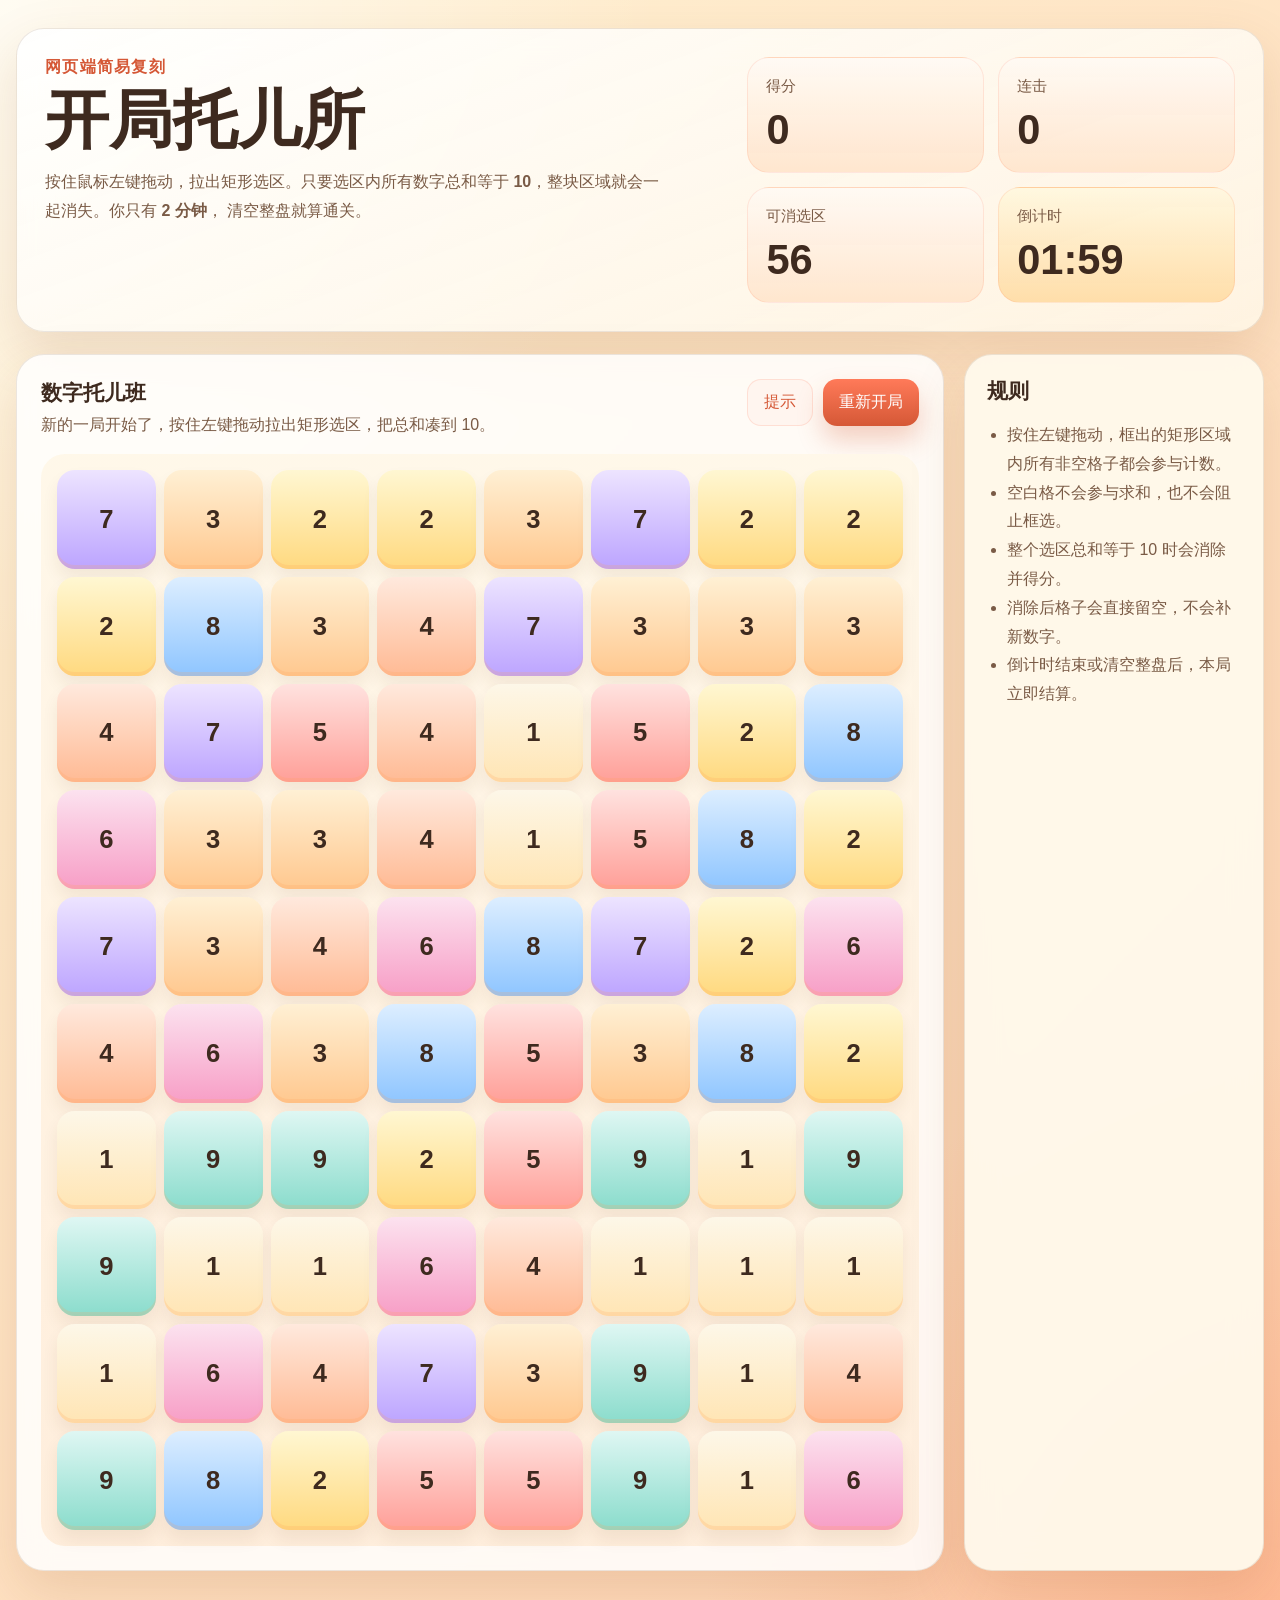
==== index.html @ 545b3b7c "Adjust puzzle difficulty and digit distribution" ====
<!DOCTYPE html>
<html lang="zh-CN">
<head>
  <meta charset="UTF-8">
  <meta name="viewport" content="width=device-width, initial-scale=1.0">
  <title>开局托儿所 - 网页简易版</title>
  <link rel="stylesheet" href="./style.css">
</head>
<body>
  <main class="app-shell">
    <section class="hero-card">
      <div class="hero-copy">
        <p class="eyebrow">网页端简易复刻</p>
        <h1>开局托儿所</h1>
        <p class="subtitle">
          按住鼠标左键拖动，拉出矩形选区。只要选区内所有数字总和等于
          <strong>10</strong>，整块区域就会一起消失。你只有 <strong>2 分钟</strong>，
          清空整盘就算通关。
        </p>
      </div>

      <div class="stats-panel">
        <div class="stat-box">
          <span>得分</span>
          <strong id="score">0</strong>
        </div>
        <div class="stat-box">
          <span>连击</span>
          <strong id="combo">0</strong>
        </div>
        <div class="stat-box">
          <span>可消选区</span>
          <strong id="moves">0</strong>
        </div>
        <div class="stat-box timer-box">
          <span>倒计时</span>
          <strong id="timer">02:00</strong>
        </div>
      </div>
    </section>

    <section class="playground">
      <div class="board-frame">
        <div class="board-head">
          <div>
            <h2>数字托儿班</h2>
            <p id="status">按住左键拖动拉出矩形选区，松开左键后完成框选。</p>
          </div>
          <div class="actions">
            <button id="hintButton" type="button" class="ghost-button">提示</button>
            <button id="restartButton" type="button" class="primary-button">重新开局</button>
          </div>
        </div>

        <div class="board-stage">
          <div id="board" class="board" aria-label="游戏棋盘"></div>
          <canvas id="fireworksCanvas" class="fireworks-layer" aria-hidden="true"></canvas>
          <div id="resultOverlay" class="result-overlay" aria-live="polite"></div>
        </div>
      </div>

      <aside class="rules-card">
        <h3>规则</h3>
        <ul>
          <li>按住左键拖动，框出的矩形区域内所有非空格子都会参与计数。</li>
          <li>空白格不会参与求和，也不会阻止框选。</li>
          <li>整个选区总和等于 10 时会消除并得分。</li>
          <li>消除后格子会直接留空，不会补新数字。</li>
          <li>倒计时结束或清空整盘后，本局立即结算。</li>
        </ul>
      </aside>
    </section>
  </main>

  <template id="cellTemplate">
    <button type="button" class="cell"></button>
  </template>

  <script src="./script.js"></script>
</body>
</html>
---- style.css ----
:root {
  --bg-start: #fff4d5;
  --bg-end: #ffd2b2;
  --panel: rgba(255, 255, 255, 0.84);
  --panel-strong: rgba(255, 249, 235, 0.95);
  --text-main: #3e2a1f;
  --text-soft: #7a5b46;
  --accent: #ff7a59;
  --accent-dark: #d55836;
  --accent-secondary: #ffc857;
  --success: #26a65b;
  --line: rgba(96, 56, 30, 0.12);
  --shadow: 0 22px 55px rgba(131, 70, 22, 0.15);
}

* {
  box-sizing: border-box;
}

body {
  margin: 0;
  min-height: 100vh;
  font-family: "Microsoft YaHei", "PingFang SC", "Noto Sans SC", sans-serif;
  color: var(--text-main);
  background:
    radial-gradient(circle at top left, rgba(255, 255, 255, 0.7), transparent 32%),
    radial-gradient(circle at bottom right, rgba(255, 140, 92, 0.35), transparent 28%),
    linear-gradient(135deg, var(--bg-start), var(--bg-end));
}

button {
  font: inherit;
}

.app-shell {
  width: min(1320px, calc(100% - 32px));
  margin: 0 auto;
  padding: 28px 0 40px;
}

.hero-card,
.board-frame,
.rules-card {
  border: 1px solid var(--line);
  border-radius: 28px;
  box-shadow: var(--shadow);
  backdrop-filter: blur(16px);
}

.hero-card {
  display: grid;
  grid-template-columns: 1.4fr 1fr;
  gap: 20px;
  padding: 28px;
  background: linear-gradient(160deg, rgba(255, 255, 255, 0.9), rgba(255, 247, 232, 0.82));
}

.eyebrow {
  margin: 0 0 10px;
  color: var(--accent-dark);
  font-weight: 700;
  letter-spacing: 0.08em;
}

.hero-copy h1 {
  margin: 0;
  font-family: "YouYuan", "STHupo", "Microsoft YaHei", sans-serif;
  font-size: clamp(2.2rem, 5vw, 4rem);
  line-height: 1;
}

.subtitle {
  max-width: 620px;
  margin: 16px 0 0;
  line-height: 1.8;
  color: var(--text-soft);
}

.stats-panel {
  display: grid;
  grid-template-columns: repeat(2, minmax(0, 1fr));
  gap: 14px;
}

.stat-box {
  display: flex;
  flex-direction: column;
  justify-content: space-between;
  min-height: 116px;
  padding: 18px;
  border-radius: 22px;
  background: linear-gradient(180deg, rgba(255, 250, 244, 0.96), rgba(255, 229, 204, 0.95));
  border: 1px solid rgba(255, 122, 89, 0.15);
}

.timer-box {
  background: linear-gradient(180deg, rgba(255, 248, 224, 0.96), rgba(255, 220, 166, 0.95));
}

.timer-box.warning strong {
  color: #c54e2f;
}

.stat-box span {
  color: var(--text-soft);
  font-size: 0.95rem;
}

.stat-box strong {
  font-size: clamp(1.8rem, 4vw, 2.6rem);
  font-weight: 900;
}

.playground {
  display: grid;
  grid-template-columns: minmax(0, 1fr) 300px;
  gap: 20px;
  margin-top: 22px;
}

.board-frame {
  padding: 24px;
  background: var(--panel);
}

.board-head {
  display: flex;
  align-items: flex-start;
  justify-content: space-between;
  gap: 16px;
  margin-bottom: 18px;
}

.board-head h2,
.rules-card h3 {
  margin: 0;
  font-size: 1.3rem;
}

.board-head p {
  margin: 8px 0 0;
  color: var(--text-soft);
}

.actions {
  display: flex;
  gap: 10px;
}

.primary-button,
.ghost-button {
  padding: 12px 16px;
  border-radius: 14px;
  border: 0;
  cursor: pointer;
  transition: transform 140ms ease, box-shadow 140ms ease, background-color 140ms ease;
}

.primary-button {
  background: linear-gradient(180deg, var(--accent), var(--accent-dark));
  color: #fff;
  box-shadow: 0 14px 26px rgba(213, 88, 54, 0.28);
}

.ghost-button {
  background: #fff5ef;
  color: var(--accent-dark);
  border: 1px solid rgba(255, 122, 89, 0.18);
}

.primary-button:hover,
.ghost-button:hover,
.cell:hover {
  transform: translateY(-1px);
}

.board-stage {
  position: relative;
}

.board {
  display: grid;
  gap: 8px;
  padding: 16px;
  border-radius: 24px;
  background: linear-gradient(180deg, rgba(255, 247, 232, 0.96), rgba(255, 237, 218, 0.94));
  user-select: none;
  touch-action: none;
}

.cell {
  aspect-ratio: 1 / 1;
  border: 0;
  border-radius: 18px;
  background: linear-gradient(180deg, #fffaf1, #ffe7c7);
  color: var(--text-main);
  font-size: clamp(1.15rem, 2vw, 1.6rem);
  font-weight: 900;
  box-shadow:
    inset 0 -4px 0 rgba(255, 160, 89, 0.2),
    0 10px 16px rgba(100, 62, 20, 0.08);
  cursor: pointer;
  transition: transform 140ms ease, box-shadow 140ms ease, background 140ms ease, opacity 140ms ease;
}

.cell[data-value="1"] { background: linear-gradient(180deg, #fdf7e8, #ffe5b4); }
.cell[data-value="2"] { background: linear-gradient(180deg, #fff7d2, #ffd97f); }
.cell[data-value="3"] { background: linear-gradient(180deg, #fff0d4, #ffc88f); }
.cell[data-value="4"] { background: linear-gradient(180deg, #ffe9dd, #ffba94); }
.cell[data-value="5"] { background: linear-gradient(180deg, #ffe2df, #ff9f98); }
.cell[data-value="6"] { background: linear-gradient(180deg, #fce2ef, #f79ec6); }
.cell[data-value="7"] { background: linear-gradient(180deg, #ede4ff, #bca4ff); }
.cell[data-value="8"] { background: linear-gradient(180deg, #ddeeff, #8ec5ff); }
.cell[data-value="9"] { background: linear-gradient(180deg, #dff7f3, #8adccc); }

.cell.selected {
  outline: 3px solid rgba(255, 122, 89, 0.9);
  box-shadow:
    inset 0 -4px 0 rgba(255, 160, 89, 0.24),
    0 0 0 5px rgba(255, 122, 89, 0.18);
}

.cell.anchor {
  outline-color: rgba(213, 88, 54, 1);
  box-shadow:
    inset 0 -4px 0 rgba(255, 160, 89, 0.24),
    0 0 0 6px rgba(213, 88, 54, 0.24);
}

.cell.empty {
  background: rgba(255, 255, 255, 0.22);
  box-shadow: inset 0 0 0 1px rgba(96, 56, 30, 0.08);
  cursor: default;
  color: transparent;
}

.cell.hint {
  animation: pulse 1s ease-in-out 2;
}

.fireworks-layer {
  position: absolute;
  inset: 0;
  width: 100%;
  height: 100%;
  z-index: 2;
  pointer-events: none;
  opacity: 0;
  transition: opacity 180ms ease;
}

.fireworks-layer.active {
  opacity: 1;
}

.result-overlay {
  position: absolute;
  inset: 18px;
  z-index: 3;
  display: flex;
  align-items: center;
  justify-content: center;
  padding: 24px;
  border-radius: 22px;
  background: rgba(63, 35, 20, 0.42);
  color: #fff8ef;
  text-align: center;
  font-size: clamp(1.1rem, 2vw, 1.5rem);
  font-weight: 800;
  line-height: 1.7;
  opacity: 0;
  pointer-events: none;
  transform: scale(0.96);
  transition: opacity 180ms ease, transform 180ms ease;
}

.result-overlay.show {
  opacity: 1;
  transform: scale(1);
}

.result-overlay.success {
  background: rgba(23, 88, 52, 0.28);
}

.victory-stack {
  display: flex;
  flex-direction: column;
  align-items: center;
  gap: 10px;
}

.victory-title {
  font-family: "YouYuan", "STHupo", "Microsoft YaHei", sans-serif;
  font-size: clamp(2.4rem, 6vw, 5rem);
  font-weight: 900;
  letter-spacing: 0.18em;
  text-indent: 0.18em;
  color: #fff8de;
  text-shadow:
    0 0 16px rgba(255, 216, 98, 0.8),
    0 0 42px rgba(255, 126, 89, 0.5);
  animation: victory-pop 900ms cubic-bezier(0.2, 1.1, 0.2, 1) both,
    victory-glow 1500ms ease-in-out infinite alternate;
}

.victory-subtitle {
  font-size: clamp(1rem, 2vw, 1.35rem);
  font-weight: 800;
  letter-spacing: 0.04em;
}

.rules-card {
  padding: 22px;
  background: var(--panel-strong);
}

.rules-card ul {
  margin: 16px 0 0;
  padding-left: 20px;
  color: var(--text-soft);
  line-height: 1.8;
}

@keyframes pulse {
  0%, 100% {
    transform: scale(1);
    box-shadow:
      inset 0 -4px 0 rgba(255, 160, 89, 0.24),
      0 0 0 0 rgba(255, 122, 89, 0.26);
  }
  50% {
    transform: scale(1.04);
    box-shadow:
      inset 0 -4px 0 rgba(255, 160, 89, 0.24),
      0 0 0 8px rgba(255, 122, 89, 0.16);
  }
}

@keyframes victory-pop {
  0% {
    opacity: 0;
    transform: translateY(18px) scale(0.76);
  }
  70% {
    opacity: 1;
    transform: translateY(-4px) scale(1.06);
  }
  100% {
    opacity: 1;
    transform: translateY(0) scale(1);
  }
}

@keyframes victory-glow {
  0% {
    text-shadow:
      0 0 16px rgba(255, 216, 98, 0.72),
      0 0 42px rgba(255, 126, 89, 0.38);
  }
  100% {
    text-shadow:
      0 0 24px rgba(255, 236, 133, 0.95),
      0 0 58px rgba(255, 126, 89, 0.62);
  }
}

@media (max-width: 900px) {
  .hero-card,
  .playground {
    grid-template-columns: 1fr;
  }

  .stats-panel {
    grid-template-columns: repeat(2, minmax(0, 1fr));
  }
}

@media (max-width: 640px) {
  .app-shell {
    width: min(100% - 20px, 100%);
    padding-top: 18px;
  }

  .hero-card,
  .board-frame,
  .rules-card {
    border-radius: 22px;
  }

  .hero-card,
  .board-frame,
  .rules-card {
    padding: 18px;
  }

  .stats-panel {
    grid-template-columns: 1fr;
  }

  .board-head,
  .actions {
    flex-direction: column;
  }

  .board {
    gap: 8px;
    padding: 10px;
  }

  .cell {
    border-radius: 14px;
  }

  .result-overlay {
    inset: 10px;
  }
}
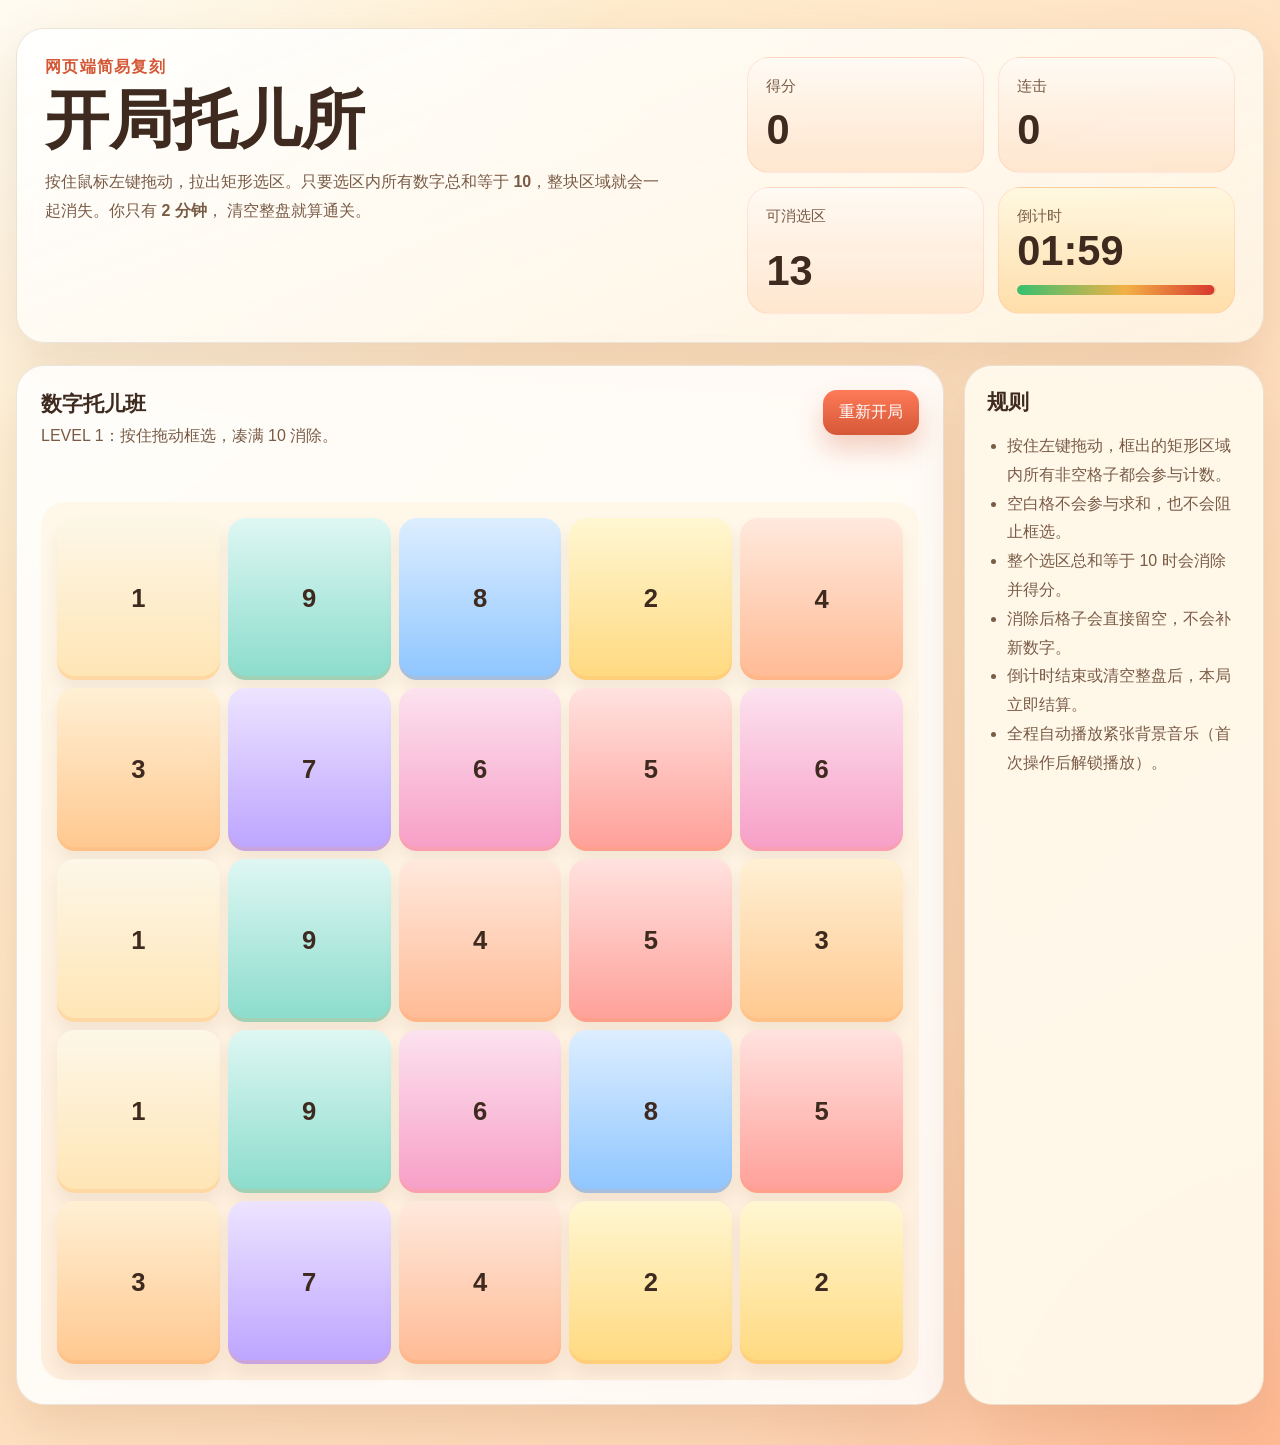
==== commit f86a78fa: "Add mobile timer progress bar and tense background music" ====
--- a/index.html
+++ b/index.html
@@ -35,6 +35,9 @@
         <div class="stat-box timer-box">
           <span>倒计时</span>
           <strong id="timer">02:00</strong>
+          <div class="timer-progress" aria-hidden="true">
+            <div id="timerProgressBar" class="timer-progress-bar"></div>
+          </div>
         </div>
       </div>
     </section>
@@ -67,6 +70,7 @@
           <li>整个选区总和等于 10 时会消除并得分。</li>
           <li>消除后格子会直接留空，不会补新数字。</li>
           <li>倒计时结束或清空整盘后，本局立即结算。</li>
+          <li>全程自动播放紧张背景音乐（首次操作后解锁播放）。</li>
         </ul>
       </aside>
     </section>
--- a/style.css
+++ b/style.css
@@ -101,6 +101,25 @@
   color: #c54e2f;
 }
 
+
+.timer-progress {
+  margin-top: 10px;
+  width: 100%;
+  height: 10px;
+  border-radius: 999px;
+  background: rgba(197, 78, 47, 0.18);
+  overflow: hidden;
+}
+
+.timer-progress-bar {
+  width: 100%;
+  height: 100%;
+  border-radius: inherit;
+  background: linear-gradient(90deg, #35c06f 0%, #f3b146 55%, #d7382e 100%);
+  transform-origin: left center;
+  transition: transform 220ms linear;
+}
+
 .stat-box span {
   color: var(--text-soft);
   font-size: 0.95rem;
@@ -140,6 +159,10 @@
 .board-head p {
   margin: 8px 0 0;
   color: var(--text-soft);
+}
+
+#status {
+  min-height: 3.6em;
 }
 
 .actions {
@@ -377,6 +400,9 @@
 }
 
 @media (max-width: 640px) {
+  .timer-progress {
+    height: 8px;
+  }
   .app-shell {
     width: min(100% - 20px, 100%);
     padding-top: 18px;
@@ -403,6 +429,10 @@
     flex-direction: column;
   }
 
+  #status {
+    min-height: 5.4em;
+  }
+
   .board {
     gap: 8px;
     padding: 10px;
@@ -416,3 +446,7 @@
     inset: 10px;
   }
 }
+
+#hintButton {
+  display: none;
+}
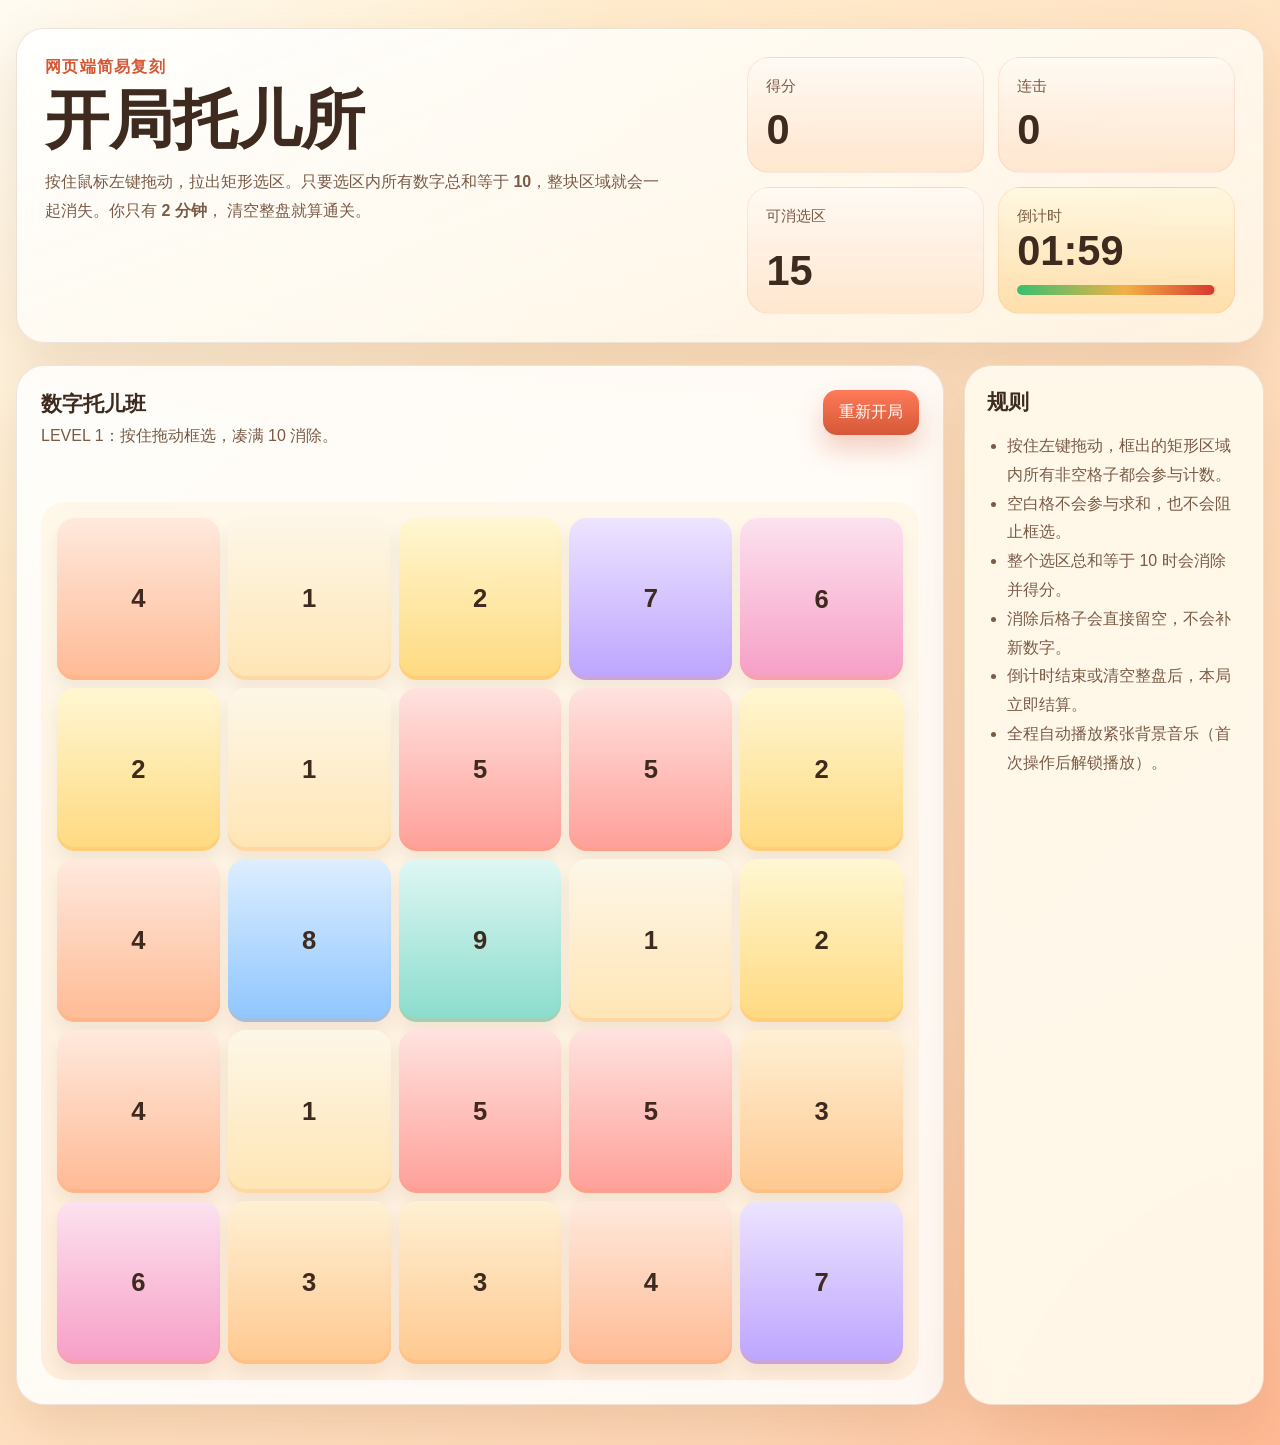
==== commit ef82499d: "Reset/relax BGM on clears; move mobile progress bar above the board - Successful elimination now cal" ====
--- a/index.html
+++ b/index.html
@@ -55,6 +55,12 @@
           </div>
         </div>
 
+        <div class="board-timer" aria-hidden="true">
+          <div class="timer-progress">
+            <div class="timer-progress-bar"></div>
+          </div>
+        </div>
+
         <div class="board-stage">
           <div id="board" class="board" aria-label="游戏棋盘"></div>
           <canvas id="fireworksCanvas" class="fireworks-layer" aria-hidden="true"></canvas>
--- a/style.css
+++ b/style.css
@@ -195,6 +195,10 @@
 .ghost-button:hover,
 .cell:hover {
   transform: translateY(-1px);
+}
+
+.board-timer {
+  display: none;
 }
 
 .board-stage {
@@ -445,6 +449,16 @@
   .result-overlay {
     inset: 10px;
   }
+
+  /* 移动端：进度条下移到棋盘正上方，隐藏顶部统计区里的那条 */
+  .board-timer {
+    display: block;
+    margin-bottom: 12px;
+  }
+
+  .timer-box .timer-progress {
+    display: none;
+  }
 }
 
 #hintButton {
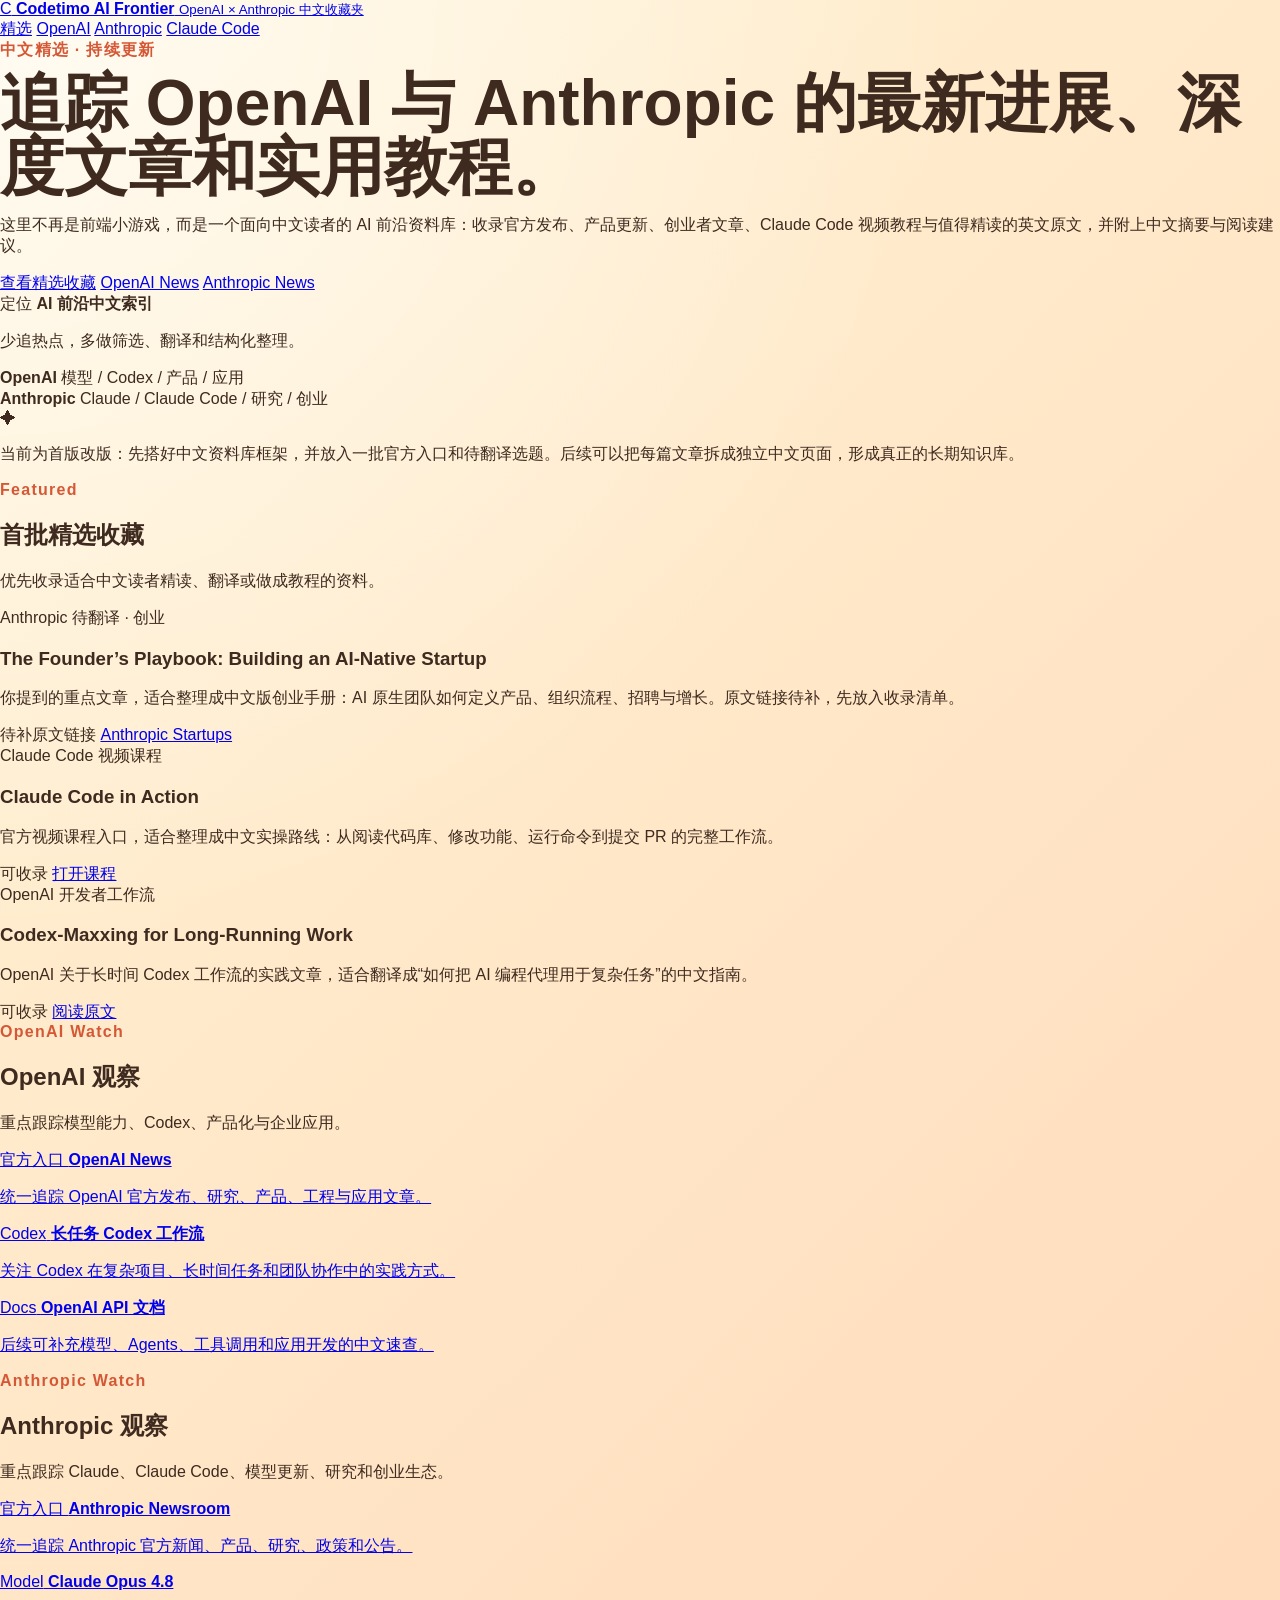
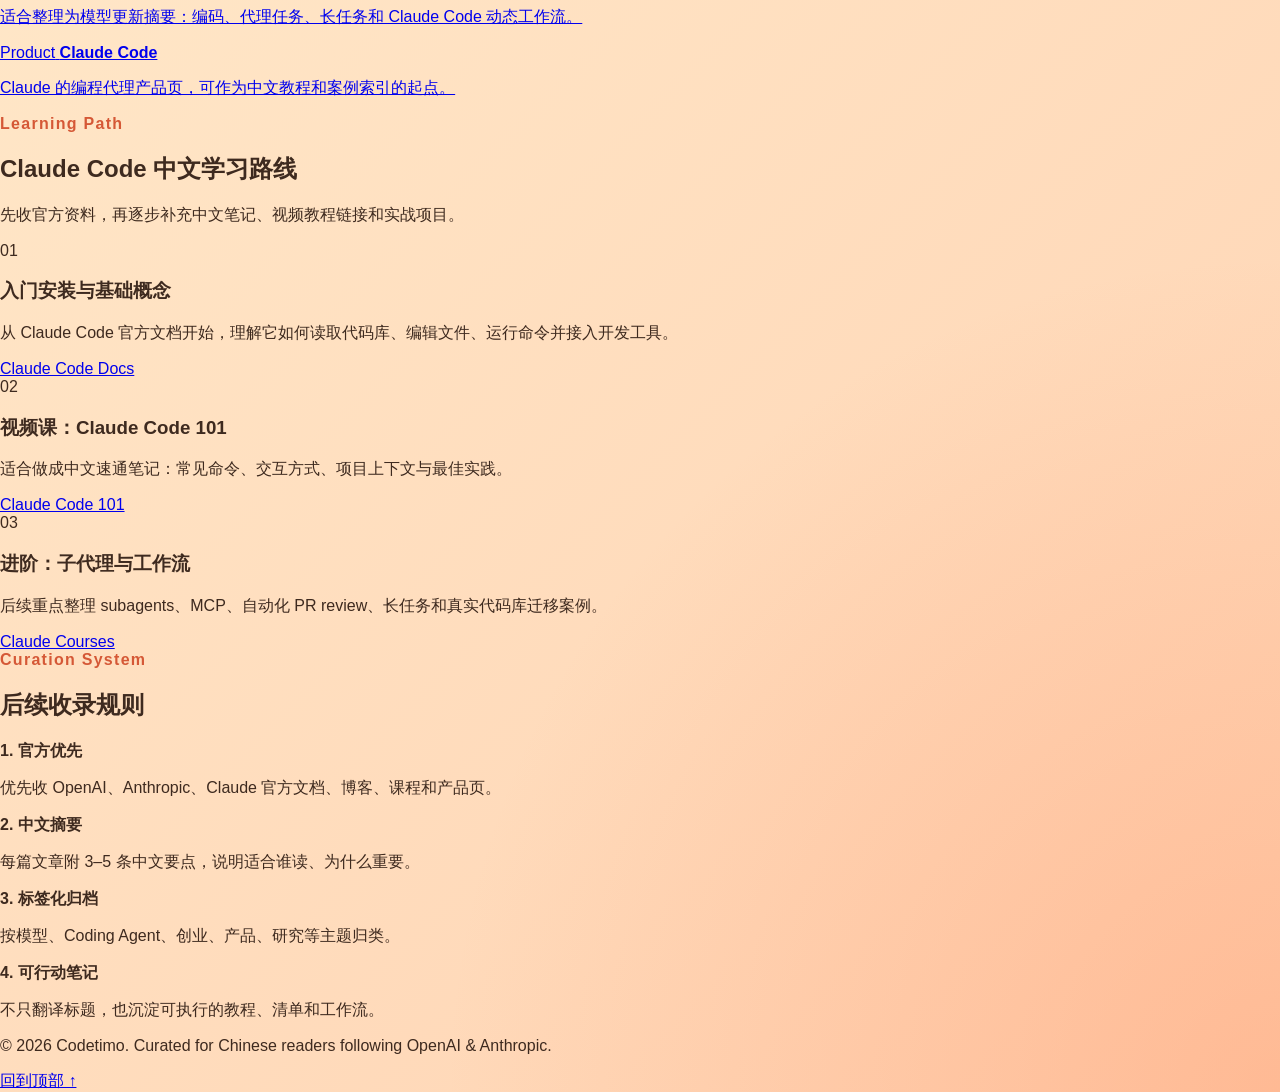
==== commit d264bac8: "Refocus site on AI frontier curation" ====
--- a/index.html
+++ b/index.html
@@ -3,89 +3,235 @@
 <head>
   <meta charset="UTF-8">
   <meta name="viewport" content="width=device-width, initial-scale=1.0">
-  <title>开局托儿所 - 网页简易版</title>
+  <meta name="description" content="Codetimo AI Frontier：专注收藏、翻译与分享 OpenAI、Anthropic 最新进展、文章与 Claude Code 教程的中文入口。">
+  <title>Codetimo AI Frontier 中文收藏夹</title>
   <link rel="stylesheet" href="./style.css">
 </head>
 <body>
-  <main class="app-shell">
-    <section class="hero-card">
+  <header class="site-header">
+    <a class="brand" href="#top" aria-label="Codetimo AI Frontier 首页">
+      <span class="brand-mark">C</span>
+      <span>
+        <strong>Codetimo AI Frontier</strong>
+        <small>OpenAI × Anthropic 中文收藏夹</small>
+      </span>
+    </a>
+    <nav class="site-nav" aria-label="页面导航">
+      <a href="#featured">精选</a>
+      <a href="#openai">OpenAI</a>
+      <a href="#anthropic">Anthropic</a>
+      <a href="#learning">Claude Code</a>
+    </nav>
+  </header>
+
+  <main id="top">
+    <section class="hero-section">
       <div class="hero-copy">
-        <p class="eyebrow">网页端简易复刻</p>
-        <h1>开局托儿所</h1>
-        <p class="subtitle">
-          按住鼠标左键拖动，拉出矩形选区。只要选区内所有数字总和等于
-          <strong>10</strong>，整块区域就会一起消失。你只有 <strong>2 分钟</strong>，
-          清空整盘就算通关。
+        <p class="eyebrow">中文精选 · 持续更新</p>
+        <h1>追踪 OpenAI 与 Anthropic 的最新进展、深度文章和实用教程。</h1>
+        <p class="hero-intro">
+          这里不再是前端小游戏，而是一个面向中文读者的 AI 前沿资料库：收录官方发布、产品更新、创业者文章、Claude Code 视频教程与值得精读的英文原文，并附上中文摘要与阅读建议。
         </p>
-      </div>
-
-      <div class="stats-panel">
-        <div class="stat-box">
-          <span>得分</span>
-          <strong id="score">0</strong>
-        </div>
-        <div class="stat-box">
-          <span>连击</span>
-          <strong id="combo">0</strong>
-        </div>
-        <div class="stat-box">
-          <span>可消选区</span>
-          <strong id="moves">0</strong>
-        </div>
-        <div class="stat-box timer-box">
-          <span>倒计时</span>
-          <strong id="timer">02:00</strong>
-          <div class="timer-progress" aria-hidden="true">
-            <div id="timerProgressBar" class="timer-progress-bar"></div>
-          </div>
-        </div>
-      </div>
-    </section>
-
-    <section class="playground">
-      <div class="board-frame">
-        <div class="board-head">
+        <div class="hero-actions" aria-label="快速入口">
+          <a class="primary-link" href="#featured">查看精选收藏</a>
+          <a class="secondary-link" href="https://openai.com/news/" target="_blank" rel="noreferrer">OpenAI News</a>
+          <a class="secondary-link" href="https://www.anthropic.com/news" target="_blank" rel="noreferrer">Anthropic News</a>
+        </div>
+      </div>
+
+      <aside class="hero-panel" aria-label="站点定位">
+        <div class="panel-card">
+          <span>定位</span>
+          <strong>AI 前沿中文索引</strong>
+          <p>少追热点，多做筛选、翻译和结构化整理。</p>
+        </div>
+        <div class="panel-grid">
           <div>
-            <h2>数字托儿班</h2>
-            <p id="status">按住左键拖动拉出矩形选区，松开左键后完成框选。</p>
-          </div>
-          <div class="actions">
-            <button id="hintButton" type="button" class="ghost-button">提示</button>
-            <button id="restartButton" type="button" class="primary-button">重新开局</button>
-          </div>
-        </div>
-
-        <div class="board-timer" aria-hidden="true">
-          <div class="timer-progress">
-            <div class="timer-progress-bar"></div>
-          </div>
-        </div>
-
-        <div class="board-stage">
-          <div id="board" class="board" aria-label="游戏棋盘"></div>
-          <canvas id="fireworksCanvas" class="fireworks-layer" aria-hidden="true"></canvas>
-          <div id="resultOverlay" class="result-overlay" aria-live="polite"></div>
-        </div>
-      </div>
-
-      <aside class="rules-card">
-        <h3>规则</h3>
-        <ul>
-          <li>按住左键拖动，框出的矩形区域内所有非空格子都会参与计数。</li>
-          <li>空白格不会参与求和，也不会阻止框选。</li>
-          <li>整个选区总和等于 10 时会消除并得分。</li>
-          <li>消除后格子会直接留空，不会补新数字。</li>
-          <li>倒计时结束或清空整盘后，本局立即结算。</li>
-          <li>全程自动播放紧张背景音乐（首次操作后解锁播放）。</li>
-        </ul>
+            <strong>OpenAI</strong>
+            <span>模型 / Codex / 产品 / 应用</span>
+          </div>
+          <div>
+            <strong>Anthropic</strong>
+            <span>Claude / Claude Code / 研究 / 创业</span>
+          </div>
+        </div>
       </aside>
     </section>
+
+    <section class="notice-card" aria-label="编辑说明">
+      <span class="notice-icon">✦</span>
+      <p>
+        当前为首版改版：先搭好中文资料库框架，并放入一批官方入口和待翻译选题。后续可以把每篇文章拆成独立中文页面，形成真正的长期知识库。
+      </p>
+    </section>
+
+    <section class="section-block" id="featured">
+      <div class="section-heading">
+        <p class="eyebrow">Featured</p>
+        <h2>首批精选收藏</h2>
+        <p>优先收录适合中文读者精读、翻译或做成教程的资料。</p>
+      </div>
+
+      <div class="cards-grid featured-grid">
+        <article class="resource-card feature-card">
+          <div class="card-meta">
+            <span>Anthropic</span>
+            <span>待翻译 · 创业</span>
+          </div>
+          <h3>The Founder’s Playbook: Building an AI-Native Startup</h3>
+          <p>
+            你提到的重点文章，适合整理成中文版创业手册：AI 原生团队如何定义产品、组织流程、招聘与增长。原文链接待补，先放入收录清单。
+          </p>
+          <div class="card-footer">
+            <span class="status status-waiting">待补原文链接</span>
+            <a href="https://claude.com/programs/startups" target="_blank" rel="noreferrer">Anthropic Startups</a>
+          </div>
+        </article>
+
+        <article class="resource-card feature-card">
+          <div class="card-meta">
+            <span>Claude Code</span>
+            <span>视频课程</span>
+          </div>
+          <h3>Claude Code in Action</h3>
+          <p>
+            官方视频课程入口，适合整理成中文实操路线：从阅读代码库、修改功能、运行命令到提交 PR 的完整工作流。
+          </p>
+          <div class="card-footer">
+            <span class="status status-ready">可收录</span>
+            <a href="https://anthropic.skilljar.com/claude-code-in-action" target="_blank" rel="noreferrer">打开课程</a>
+          </div>
+        </article>
+
+        <article class="resource-card feature-card">
+          <div class="card-meta">
+            <span>OpenAI</span>
+            <span>开发者工作流</span>
+          </div>
+          <h3>Codex-Maxxing for Long-Running Work</h3>
+          <p>
+            OpenAI 关于长时间 Codex 工作流的实践文章，适合翻译成“如何把 AI 编程代理用于复杂任务”的中文指南。
+          </p>
+          <div class="card-footer">
+            <span class="status status-ready">可收录</span>
+            <a href="https://openai.com/index/codex-maxxing-long-running-work/" target="_blank" rel="noreferrer">阅读原文</a>
+          </div>
+        </article>
+      </div>
+    </section>
+
+    <section class="two-column-layout">
+      <div class="section-block compact" id="openai">
+        <div class="section-heading">
+          <p class="eyebrow">OpenAI Watch</p>
+          <h2>OpenAI 观察</h2>
+          <p>重点跟踪模型能力、Codex、产品化与企业应用。</p>
+        </div>
+
+        <div class="list-stack">
+          <a class="list-item" href="https://openai.com/news/" target="_blank" rel="noreferrer">
+            <span class="item-tag">官方入口</span>
+            <strong>OpenAI News</strong>
+            <p>统一追踪 OpenAI 官方发布、研究、产品、工程与应用文章。</p>
+          </a>
+          <a class="list-item" href="https://openai.com/index/codex-maxxing-long-running-work/" target="_blank" rel="noreferrer">
+            <span class="item-tag">Codex</span>
+            <strong>长任务 Codex 工作流</strong>
+            <p>关注 Codex 在复杂项目、长时间任务和团队协作中的实践方式。</p>
+          </a>
+          <a class="list-item" href="https://platform.openai.com/docs" target="_blank" rel="noreferrer">
+            <span class="item-tag">Docs</span>
+            <strong>OpenAI API 文档</strong>
+            <p>后续可补充模型、Agents、工具调用和应用开发的中文速查。</p>
+          </a>
+        </div>
+      </div>
+
+      <div class="section-block compact" id="anthropic">
+        <div class="section-heading">
+          <p class="eyebrow">Anthropic Watch</p>
+          <h2>Anthropic 观察</h2>
+          <p>重点跟踪 Claude、Claude Code、模型更新、研究和创业生态。</p>
+        </div>
+
+        <div class="list-stack">
+          <a class="list-item" href="https://www.anthropic.com/news" target="_blank" rel="noreferrer">
+            <span class="item-tag">官方入口</span>
+            <strong>Anthropic Newsroom</strong>
+            <p>统一追踪 Anthropic 官方新闻、产品、研究、政策和公告。</p>
+          </a>
+          <a class="list-item" href="https://www.anthropic.com/news/claude-opus-4-8" target="_blank" rel="noreferrer">
+            <span class="item-tag">Model</span>
+            <strong>Claude Opus 4.8</strong>
+            <p>适合整理为模型更新摘要：编码、代理任务、长任务和 Claude Code 动态工作流。</p>
+          </a>
+          <a class="list-item" href="https://claude.com/product/claude-code" target="_blank" rel="noreferrer">
+            <span class="item-tag">Product</span>
+            <strong>Claude Code</strong>
+            <p>Claude 的编程代理产品页，可作为中文教程和案例索引的起点。</p>
+          </a>
+        </div>
+      </div>
+    </section>
+
+    <section class="section-block" id="learning">
+      <div class="section-heading centered">
+        <p class="eyebrow">Learning Path</p>
+        <h2>Claude Code 中文学习路线</h2>
+        <p>先收官方资料，再逐步补充中文笔记、视频教程链接和实战项目。</p>
+      </div>
+
+      <div class="timeline">
+        <article class="timeline-step">
+          <span>01</span>
+          <h3>入门安装与基础概念</h3>
+          <p>从 Claude Code 官方文档开始，理解它如何读取代码库、编辑文件、运行命令并接入开发工具。</p>
+          <a href="https://code.claude.com/docs/en/overview" target="_blank" rel="noreferrer">Claude Code Docs</a>
+        </article>
+        <article class="timeline-step">
+          <span>02</span>
+          <h3>视频课：Claude Code 101</h3>
+          <p>适合做成中文速通笔记：常见命令、交互方式、项目上下文与最佳实践。</p>
+          <a href="https://anthropic.skilljar.com/claude-code-101" target="_blank" rel="noreferrer">Claude Code 101</a>
+        </article>
+        <article class="timeline-step">
+          <span>03</span>
+          <h3>进阶：子代理与工作流</h3>
+          <p>后续重点整理 subagents、MCP、自动化 PR review、长任务和真实代码库迁移案例。</p>
+          <a href="https://claude.com/resources/courses" target="_blank" rel="noreferrer">Claude Courses</a>
+        </article>
+      </div>
+    </section>
+
+    <section class="section-block curation-system">
+      <div>
+        <p class="eyebrow">Curation System</p>
+        <h2>后续收录规则</h2>
+      </div>
+      <div class="rules-grid">
+        <div>
+          <strong>1. 官方优先</strong>
+          <p>优先收 OpenAI、Anthropic、Claude 官方文档、博客、课程和产品页。</p>
+        </div>
+        <div>
+          <strong>2. 中文摘要</strong>
+          <p>每篇文章附 3–5 条中文要点，说明适合谁读、为什么重要。</p>
+        </div>
+        <div>
+          <strong>3. 标签化归档</strong>
+          <p>按模型、Coding Agent、创业、产品、研究等主题归类。</p>
+        </div>
+        <div>
+          <strong>4. 可行动笔记</strong>
+          <p>不只翻译标题，也沉淀可执行的教程、清单和工作流。</p>
+        </div>
+      </div>
+    </section>
   </main>
 
-  <template id="cellTemplate">
-    <button type="button" class="cell"></button>
-  </template>
-
-  <script src="./script.js"></script>
+  <footer class="site-footer">
+    <p>© 2026 Codetimo. Curated for Chinese readers following OpenAI & Anthropic.</p>
+    <a href="#top">回到顶部 ↑</a>
+  </footer>
 </body>
-</html>
+</html>
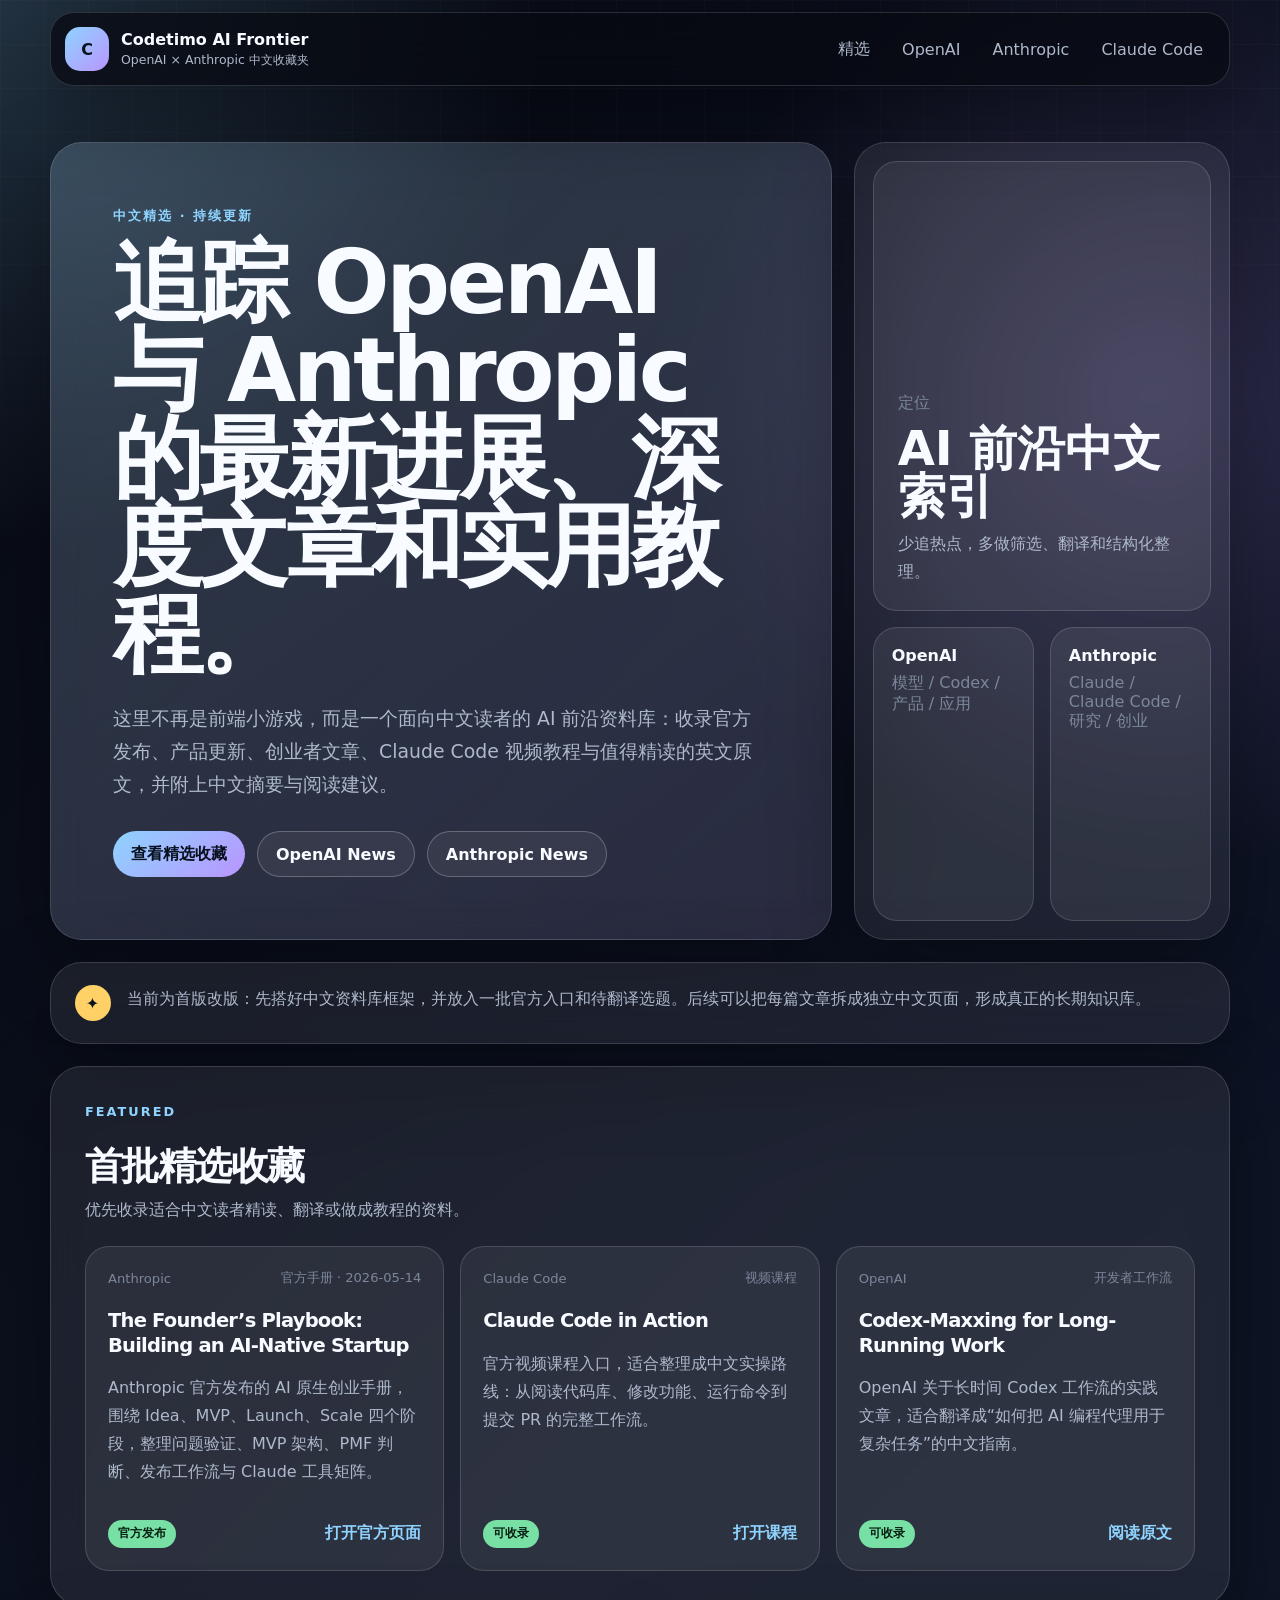
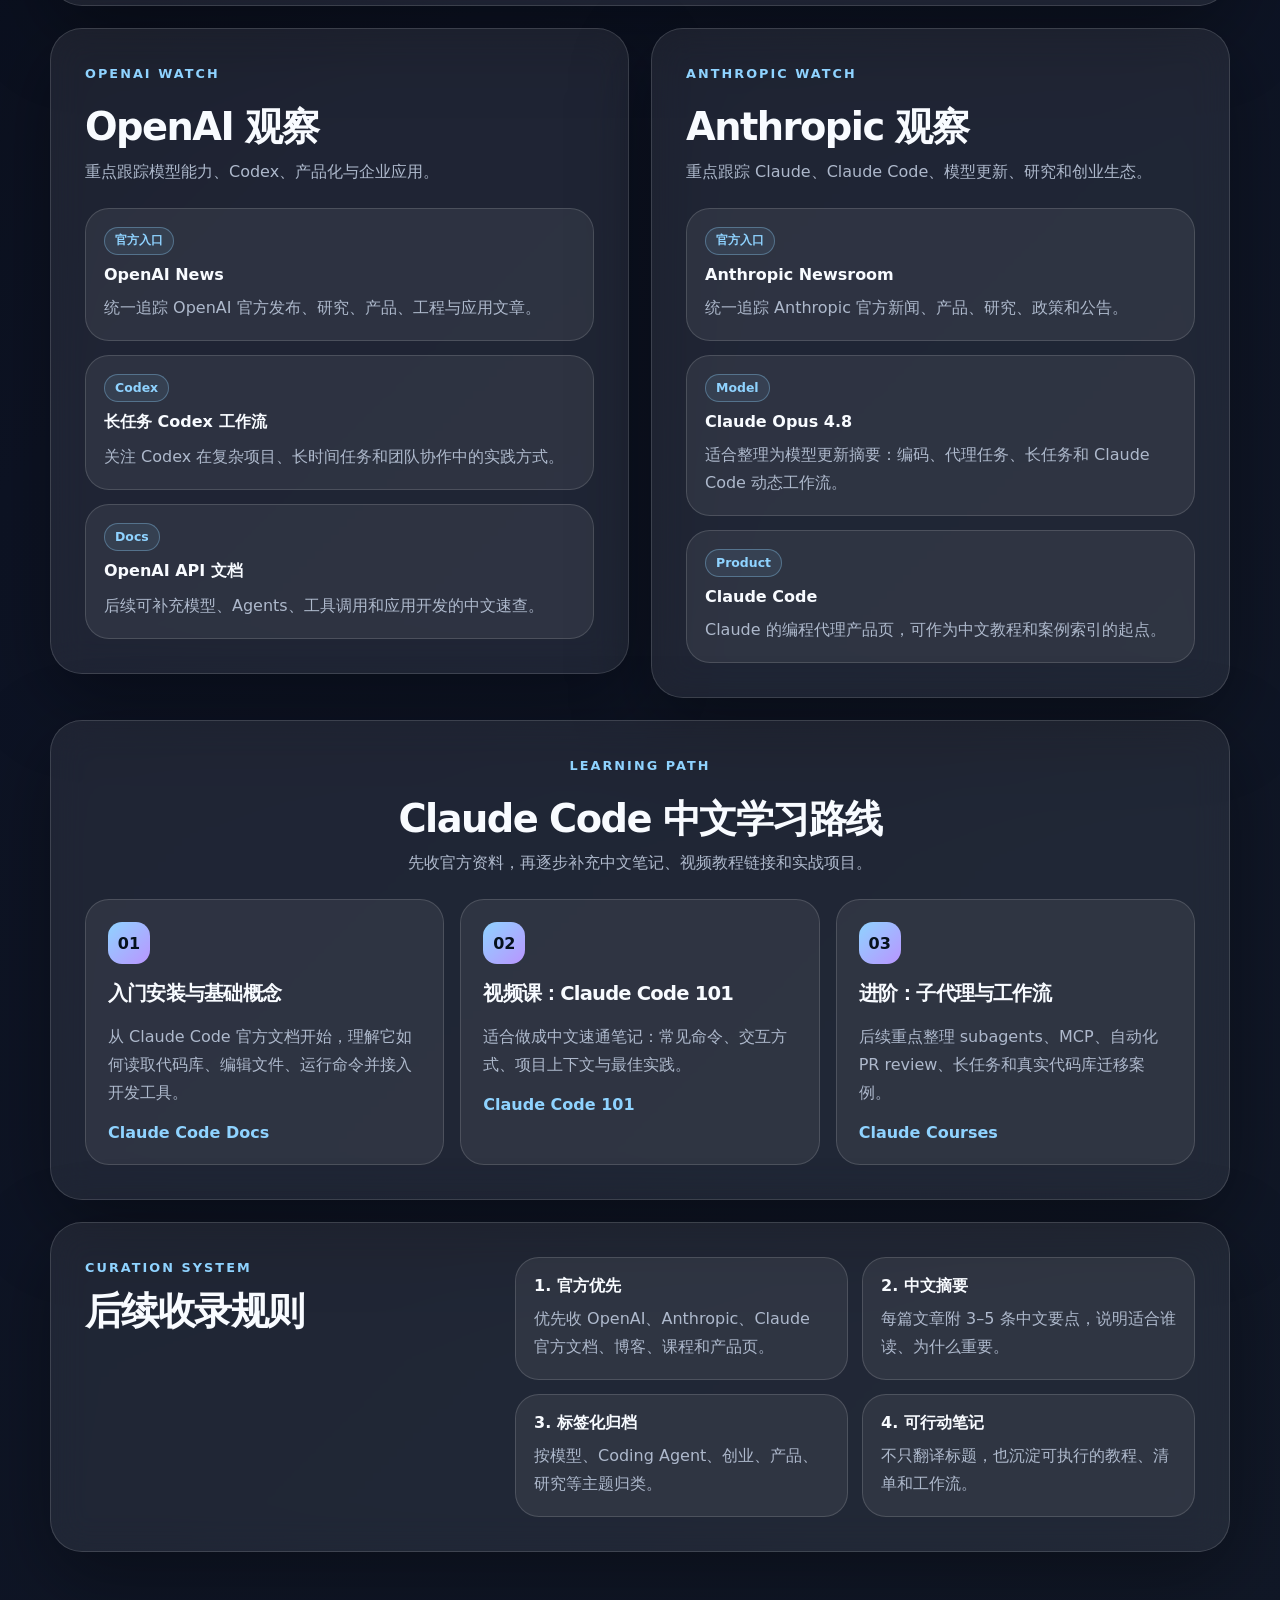
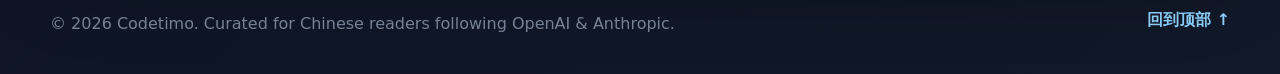
==== commit b1471efb: "Link Anthropic founder playbook" ====
--- a/index.html
+++ b/index.html
@@ -76,15 +76,15 @@
         <article class="resource-card feature-card">
           <div class="card-meta">
             <span>Anthropic</span>
-            <span>待翻译 · 创业</span>
+            <span>官方手册 · 2026-05-14</span>
           </div>
           <h3>The Founder’s Playbook: Building an AI-Native Startup</h3>
           <p>
-            你提到的重点文章，适合整理成中文版创业手册：AI 原生团队如何定义产品、组织流程、招聘与增长。原文链接待补，先放入收录清单。
+            Anthropic 官方发布的 AI 原生创业手册，围绕 Idea、MVP、Launch、Scale 四个阶段，整理问题验证、MVP 架构、PMF 判断、发布工作流与 Claude 工具矩阵。
           </p>
           <div class="card-footer">
-            <span class="status status-waiting">待补原文链接</span>
-            <a href="https://claude.com/programs/startups" target="_blank" rel="noreferrer">Anthropic Startups</a>
+            <span class="status status-ready">官方发布</span>
+            <a href="https://claude.com/blog/the-founders-playbook" target="_blank" rel="noreferrer">打开官方页面</a>
           </div>
         </article>
 
--- a/style.css
+++ b/style.css
@@ -1,466 +1,580 @@
 :root {
-  --bg-start: #fff4d5;
-  --bg-end: #ffd2b2;
-  --panel: rgba(255, 255, 255, 0.84);
-  --panel-strong: rgba(255, 249, 235, 0.95);
-  --text-main: #3e2a1f;
-  --text-soft: #7a5b46;
-  --accent: #ff7a59;
-  --accent-dark: #d55836;
-  --accent-secondary: #ffc857;
-  --success: #26a65b;
-  --line: rgba(96, 56, 30, 0.12);
-  --shadow: 0 22px 55px rgba(131, 70, 22, 0.15);
+  color-scheme: dark;
+  --bg: #070a12;
+  --bg-soft: #0f1728;
+  --panel: rgba(255, 255, 255, 0.075);
+  --panel-strong: rgba(255, 255, 255, 0.11);
+  --line: rgba(255, 255, 255, 0.14);
+  --line-strong: rgba(255, 255, 255, 0.24);
+  --text-main: #f8fbff;
+  --text-soft: #aeb9cc;
+  --text-muted: #7c879a;
+  --accent: #8fd3ff;
+  --accent-strong: #b995ff;
+  --accent-warm: #ffd166;
+  --success: #78e0a5;
+  --warning: #ffcb77;
+  --shadow: 0 24px 80px rgba(0, 0, 0, 0.35);
 }
 
 * {
   box-sizing: border-box;
 }
 
+html {
+  scroll-behavior: smooth;
+}
+
 body {
   margin: 0;
   min-height: 100vh;
-  font-family: "Microsoft YaHei", "PingFang SC", "Noto Sans SC", sans-serif;
+  font-family: Inter, ui-sans-serif, system-ui, -apple-system, BlinkMacSystemFont, "Segoe UI", "PingFang SC", "Microsoft YaHei", sans-serif;
   color: var(--text-main);
   background:
-    radial-gradient(circle at top left, rgba(255, 255, 255, 0.7), transparent 32%),
-    radial-gradient(circle at bottom right, rgba(255, 140, 92, 0.35), transparent 28%),
-    linear-gradient(135deg, var(--bg-start), var(--bg-end));
-}
-
-button {
-  font: inherit;
-}
-
-.app-shell {
-  width: min(1320px, calc(100% - 32px));
+    radial-gradient(circle at top left, rgba(143, 211, 255, 0.2), transparent 34rem),
+    radial-gradient(circle at 90% 12%, rgba(185, 149, 255, 0.2), transparent 30rem),
+    linear-gradient(135deg, #070a12 0%, #0d1324 46%, #111827 100%);
+}
+
+body::before {
+  content: "";
+  position: fixed;
+  inset: 0;
+  z-index: -1;
+  background-image:
+    linear-gradient(rgba(255, 255, 255, 0.035) 1px, transparent 1px),
+    linear-gradient(90deg, rgba(255, 255, 255, 0.035) 1px, transparent 1px);
+  background-size: 44px 44px;
+  mask-image: linear-gradient(to bottom, rgba(0, 0, 0, 0.7), transparent 75%);
+}
+
+a {
+  color: inherit;
+  text-decoration: none;
+}
+
+p {
+  line-height: 1.75;
+}
+
+.site-header,
+main,
+.site-footer {
+  width: min(1180px, calc(100% - 32px));
   margin: 0 auto;
-  padding: 28px 0 40px;
-}
-
-.hero-card,
-.board-frame,
-.rules-card {
+}
+
+.site-header {
+  position: sticky;
+  top: 12px;
+  z-index: 10;
+  display: flex;
+  align-items: center;
+  justify-content: space-between;
+  gap: 18px;
+  margin-top: 12px;
+  padding: 14px;
   border: 1px solid var(--line);
-  border-radius: 28px;
+  border-radius: 24px;
+  background: rgba(7, 10, 18, 0.76);
   box-shadow: var(--shadow);
-  backdrop-filter: blur(16px);
-}
-
-.hero-card {
-  display: grid;
-  grid-template-columns: 1.4fr 1fr;
-  gap: 20px;
-  padding: 28px;
-  background: linear-gradient(160deg, rgba(255, 255, 255, 0.9), rgba(255, 247, 232, 0.82));
+  backdrop-filter: blur(18px);
+}
+
+.brand {
+  display: inline-flex;
+  align-items: center;
+  gap: 12px;
+}
+
+.brand-mark {
+  display: grid;
+  place-items: center;
+  width: 44px;
+  height: 44px;
+  border-radius: 15px;
+  color: #07111f;
+  font-weight: 900;
+  background: linear-gradient(135deg, var(--accent), var(--accent-strong));
+}
+
+.brand strong,
+.brand small {
+  display: block;
+}
+
+.brand small {
+  margin-top: 3px;
+  color: var(--text-soft);
+  font-size: 0.78rem;
+}
+
+.site-nav {
+  display: flex;
+  align-items: center;
+  gap: 8px;
+  flex-wrap: wrap;
+  justify-content: flex-end;
+}
+
+.site-nav a {
+  padding: 9px 12px;
+  border-radius: 999px;
+  color: var(--text-soft);
+  transition: background 160ms ease, color 160ms ease;
+}
+
+.site-nav a:hover {
+  color: var(--text-main);
+  background: var(--panel);
+}
+
+main {
+  padding: 56px 0 36px;
+}
+
+.hero-section {
+  display: grid;
+  grid-template-columns: minmax(0, 1.35fr) minmax(300px, 0.65fr);
+  gap: 22px;
+  align-items: stretch;
+}
+
+.hero-copy,
+.hero-panel,
+.notice-card,
+.section-block {
+  border: 1px solid var(--line);
+  border-radius: 32px;
+  background: var(--panel);
+  box-shadow: var(--shadow);
+  backdrop-filter: blur(18px);
+}
+
+.hero-copy {
+  padding: clamp(30px, 6vw, 62px);
+  background:
+    linear-gradient(145deg, rgba(143, 211, 255, 0.15), rgba(185, 149, 255, 0.08)),
+    var(--panel);
 }
 
 .eyebrow {
-  margin: 0 0 10px;
-  color: var(--accent-dark);
-  font-weight: 700;
-  letter-spacing: 0.08em;
-}
-
-.hero-copy h1 {
-  margin: 0;
-  font-family: "YouYuan", "STHupo", "Microsoft YaHei", sans-serif;
-  font-size: clamp(2.2rem, 5vw, 4rem);
+  margin: 0 0 12px;
+  color: var(--accent);
+  font-size: 0.8rem;
+  font-weight: 800;
+  letter-spacing: 0.16em;
+  text-transform: uppercase;
+}
+
+h1,
+h2,
+h3 {
+  margin: 0;
+  letter-spacing: -0.04em;
+}
+
+h1 {
+  max-width: 880px;
+  font-size: clamp(2.55rem, 7vw, 5.8rem);
+  line-height: 0.98;
+}
+
+h2 {
+  font-size: clamp(1.8rem, 3vw, 3rem);
+  line-height: 1.05;
+}
+
+h3 {
+  font-size: 1.22rem;
+  line-height: 1.25;
+}
+
+.hero-intro {
+  max-width: 760px;
+  margin: 24px 0 0;
+  color: var(--text-soft);
+  font-size: clamp(1rem, 2vw, 1.18rem);
+}
+
+.hero-actions {
+  display: flex;
+  flex-wrap: wrap;
+  gap: 12px;
+  margin-top: 30px;
+}
+
+.primary-link,
+.secondary-link {
+  display: inline-flex;
+  align-items: center;
+  justify-content: center;
+  min-height: 46px;
+  padding: 0 18px;
+  border-radius: 999px;
+  font-weight: 800;
+  transition: transform 160ms ease, border-color 160ms ease, background 160ms ease;
+}
+
+.primary-link {
+  color: #06111d;
+  background: linear-gradient(135deg, var(--accent), var(--accent-strong));
+}
+
+.secondary-link {
+  color: var(--text-main);
+  border: 1px solid var(--line-strong);
+  background: rgba(255, 255, 255, 0.06);
+}
+
+.primary-link:hover,
+.secondary-link:hover,
+.list-item:hover,
+.resource-card:hover,
+.timeline-step:hover {
+  transform: translateY(-2px);
+}
+
+.hero-panel {
+  display: grid;
+  gap: 16px;
+  padding: 18px;
+}
+
+.panel-card,
+.panel-grid > div {
+  border: 1px solid var(--line);
+  border-radius: 24px;
+  background: rgba(255, 255, 255, 0.07);
+}
+
+.panel-card {
+  min-height: 280px;
+  display: flex;
+  flex-direction: column;
+  justify-content: flex-end;
+  padding: 24px;
+}
+
+.panel-card span,
+.panel-grid span {
+  color: var(--text-muted);
+}
+
+.panel-card strong {
+  display: block;
+  margin: 10px 0;
+  font-size: clamp(1.8rem, 4vw, 3rem);
   line-height: 1;
 }
 
-.subtitle {
-  max-width: 620px;
-  margin: 16px 0 0;
-  line-height: 1.8;
-  color: var(--text-soft);
-}
-
-.stats-panel {
+.panel-card p {
+  margin: 0;
+  color: var(--text-soft);
+}
+
+.panel-grid {
+  display: grid;
+  grid-template-columns: 1fr 1fr;
+  gap: 16px;
+}
+
+.panel-grid > div {
+  padding: 18px;
+}
+
+.panel-grid strong,
+.panel-grid span {
+  display: block;
+}
+
+.panel-grid strong {
+  margin-bottom: 8px;
+}
+
+.notice-card {
+  display: flex;
+  align-items: flex-start;
+  gap: 16px;
+  margin-top: 22px;
+  padding: 22px 24px;
+  color: var(--text-soft);
+}
+
+.notice-card p {
+  margin: 0;
+}
+
+.notice-icon {
+  display: grid;
+  flex: 0 0 auto;
+  place-items: center;
+  width: 36px;
+  height: 36px;
+  border-radius: 50%;
+  color: #07111f;
+  background: var(--accent-warm);
+}
+
+.section-block {
+  margin-top: 22px;
+  padding: clamp(22px, 4vw, 34px);
+}
+
+.section-heading {
+  display: grid;
+  gap: 10px;
+  margin-bottom: 22px;
+}
+
+.section-heading p:not(.eyebrow) {
+  max-width: 680px;
+  margin: 0;
+  color: var(--text-soft);
+}
+
+.section-heading.centered {
+  text-align: center;
+  justify-items: center;
+}
+
+.cards-grid {
+  display: grid;
+  gap: 16px;
+}
+
+.featured-grid {
+  grid-template-columns: repeat(3, minmax(0, 1fr));
+}
+
+.resource-card,
+.list-item,
+.timeline-step,
+.rules-grid > div {
+  border: 1px solid var(--line);
+  border-radius: 24px;
+  background: rgba(255, 255, 255, 0.065);
+}
+
+.resource-card {
+  min-height: 310px;
+  display: flex;
+  flex-direction: column;
+  padding: 22px;
+  transition: transform 160ms ease, border-color 160ms ease, background 160ms ease;
+}
+
+.resource-card:hover,
+.list-item:hover,
+.timeline-step:hover {
+  border-color: rgba(143, 211, 255, 0.45);
+  background: rgba(255, 255, 255, 0.09);
+}
+
+.card-meta,
+.card-footer {
+  display: flex;
+  align-items: center;
+  justify-content: space-between;
+  gap: 12px;
+  flex-wrap: wrap;
+}
+
+.card-meta {
+  margin-bottom: 22px;
+  color: var(--text-muted);
+  font-size: 0.82rem;
+}
+
+.resource-card p {
+  flex: 1;
+  color: var(--text-soft);
+}
+
+.card-footer {
+  margin-top: 18px;
+}
+
+.card-footer a,
+.timeline-step a {
+  color: var(--accent);
+  font-weight: 800;
+}
+
+.status,
+.item-tag {
+  display: inline-flex;
+  align-items: center;
+  width: fit-content;
+  min-height: 28px;
+  padding: 0 10px;
+  border-radius: 999px;
+  font-size: 0.78rem;
+  font-weight: 800;
+}
+
+.status-ready {
+  color: #062013;
+  background: var(--success);
+}
+
+.status-waiting {
+  color: #221506;
+  background: var(--warning);
+}
+
+.two-column-layout {
+  display: grid;
+  grid-template-columns: repeat(2, minmax(0, 1fr));
+  gap: 22px;
+}
+
+.section-block.compact {
+  align-self: start;
+}
+
+.list-stack {
+  display: grid;
+  gap: 14px;
+}
+
+.list-item {
+  display: grid;
+  gap: 10px;
+  padding: 18px;
+  transition: transform 160ms ease, border-color 160ms ease, background 160ms ease;
+}
+
+.list-item p {
+  margin: 0;
+  color: var(--text-soft);
+}
+
+.item-tag {
+  color: var(--accent);
+  border: 1px solid rgba(143, 211, 255, 0.34);
+  background: rgba(143, 211, 255, 0.09);
+}
+
+.timeline {
+  display: grid;
+  grid-template-columns: repeat(3, minmax(0, 1fr));
+  gap: 16px;
+}
+
+.timeline-step {
+  padding: 22px;
+  transition: transform 160ms ease, border-color 160ms ease, background 160ms ease;
+}
+
+.timeline-step span {
+  display: inline-flex;
+  align-items: center;
+  justify-content: center;
+  width: 42px;
+  height: 42px;
+  margin-bottom: 18px;
+  border-radius: 14px;
+  color: #06111d;
+  font-weight: 900;
+  background: linear-gradient(135deg, var(--accent), var(--accent-strong));
+}
+
+.timeline-step p {
+  color: var(--text-soft);
+}
+
+.curation-system {
+  display: grid;
+  grid-template-columns: 0.75fr 1.25fr;
+  gap: 22px;
+  align-items: start;
+}
+
+.rules-grid {
   display: grid;
   grid-template-columns: repeat(2, minmax(0, 1fr));
   gap: 14px;
 }
 
-.stat-box {
-  display: flex;
-  flex-direction: column;
-  justify-content: space-between;
-  min-height: 116px;
+.rules-grid > div {
   padding: 18px;
-  border-radius: 22px;
-  background: linear-gradient(180deg, rgba(255, 250, 244, 0.96), rgba(255, 229, 204, 0.95));
-  border: 1px solid rgba(255, 122, 89, 0.15);
-}
-
-.timer-box {
-  background: linear-gradient(180deg, rgba(255, 248, 224, 0.96), rgba(255, 220, 166, 0.95));
-}
-
-.timer-box.warning strong {
-  color: #c54e2f;
-}
-
-
-.timer-progress {
-  margin-top: 10px;
-  width: 100%;
-  height: 10px;
-  border-radius: 999px;
-  background: rgba(197, 78, 47, 0.18);
-  overflow: hidden;
-}
-
-.timer-progress-bar {
-  width: 100%;
-  height: 100%;
-  border-radius: inherit;
-  background: linear-gradient(90deg, #35c06f 0%, #f3b146 55%, #d7382e 100%);
-  transform-origin: left center;
-  transition: transform 220ms linear;
-}
-
-.stat-box span {
-  color: var(--text-soft);
-  font-size: 0.95rem;
-}
-
-.stat-box strong {
-  font-size: clamp(1.8rem, 4vw, 2.6rem);
-  font-weight: 900;
-}
-
-.playground {
-  display: grid;
-  grid-template-columns: minmax(0, 1fr) 300px;
-  gap: 20px;
-  margin-top: 22px;
-}
-
-.board-frame {
-  padding: 24px;
-  background: var(--panel);
-}
-
-.board-head {
-  display: flex;
-  align-items: flex-start;
+}
+
+.rules-grid p {
+  margin: 8px 0 0;
+  color: var(--text-soft);
+}
+
+.site-footer {
+  display: flex;
   justify-content: space-between;
   gap: 16px;
-  margin-bottom: 18px;
-}
-
-.board-head h2,
-.rules-card h3 {
-  margin: 0;
-  font-size: 1.3rem;
-}
-
-.board-head p {
-  margin: 8px 0 0;
-  color: var(--text-soft);
-}
-
-#status {
-  min-height: 3.6em;
-}
-
-.actions {
-  display: flex;
-  gap: 10px;
-}
-
-.primary-button,
-.ghost-button {
-  padding: 12px 16px;
-  border-radius: 14px;
-  border: 0;
-  cursor: pointer;
-  transition: transform 140ms ease, box-shadow 140ms ease, background-color 140ms ease;
-}
-
-.primary-button {
-  background: linear-gradient(180deg, var(--accent), var(--accent-dark));
-  color: #fff;
-  box-shadow: 0 14px 26px rgba(213, 88, 54, 0.28);
-}
-
-.ghost-button {
-  background: #fff5ef;
-  color: var(--accent-dark);
-  border: 1px solid rgba(255, 122, 89, 0.18);
-}
-
-.primary-button:hover,
-.ghost-button:hover,
-.cell:hover {
-  transform: translateY(-1px);
-}
-
-.board-timer {
-  display: none;
-}
-
-.board-stage {
-  position: relative;
-}
-
-.board {
-  display: grid;
-  gap: 8px;
-  padding: 16px;
-  border-radius: 24px;
-  background: linear-gradient(180deg, rgba(255, 247, 232, 0.96), rgba(255, 237, 218, 0.94));
-  user-select: none;
-  touch-action: none;
-}
-
-.cell {
-  aspect-ratio: 1 / 1;
-  border: 0;
-  border-radius: 18px;
-  background: linear-gradient(180deg, #fffaf1, #ffe7c7);
-  color: var(--text-main);
-  font-size: clamp(1.15rem, 2vw, 1.6rem);
-  font-weight: 900;
-  box-shadow:
-    inset 0 -4px 0 rgba(255, 160, 89, 0.2),
-    0 10px 16px rgba(100, 62, 20, 0.08);
-  cursor: pointer;
-  transition: transform 140ms ease, box-shadow 140ms ease, background 140ms ease, opacity 140ms ease;
-}
-
-.cell[data-value="1"] { background: linear-gradient(180deg, #fdf7e8, #ffe5b4); }
-.cell[data-value="2"] { background: linear-gradient(180deg, #fff7d2, #ffd97f); }
-.cell[data-value="3"] { background: linear-gradient(180deg, #fff0d4, #ffc88f); }
-.cell[data-value="4"] { background: linear-gradient(180deg, #ffe9dd, #ffba94); }
-.cell[data-value="5"] { background: linear-gradient(180deg, #ffe2df, #ff9f98); }
-.cell[data-value="6"] { background: linear-gradient(180deg, #fce2ef, #f79ec6); }
-.cell[data-value="7"] { background: linear-gradient(180deg, #ede4ff, #bca4ff); }
-.cell[data-value="8"] { background: linear-gradient(180deg, #ddeeff, #8ec5ff); }
-.cell[data-value="9"] { background: linear-gradient(180deg, #dff7f3, #8adccc); }
-
-.cell.selected {
-  outline: 3px solid rgba(255, 122, 89, 0.9);
-  box-shadow:
-    inset 0 -4px 0 rgba(255, 160, 89, 0.24),
-    0 0 0 5px rgba(255, 122, 89, 0.18);
-}
-
-.cell.anchor {
-  outline-color: rgba(213, 88, 54, 1);
-  box-shadow:
-    inset 0 -4px 0 rgba(255, 160, 89, 0.24),
-    0 0 0 6px rgba(213, 88, 54, 0.24);
-}
-
-.cell.empty {
-  background: rgba(255, 255, 255, 0.22);
-  box-shadow: inset 0 0 0 1px rgba(96, 56, 30, 0.08);
-  cursor: default;
-  color: transparent;
-}
-
-.cell.hint {
-  animation: pulse 1s ease-in-out 2;
-}
-
-.fireworks-layer {
-  position: absolute;
-  inset: 0;
-  width: 100%;
-  height: 100%;
-  z-index: 2;
-  pointer-events: none;
-  opacity: 0;
-  transition: opacity 180ms ease;
-}
-
-.fireworks-layer.active {
-  opacity: 1;
-}
-
-.result-overlay {
-  position: absolute;
-  inset: 18px;
-  z-index: 3;
-  display: flex;
-  align-items: center;
-  justify-content: center;
-  padding: 24px;
-  border-radius: 22px;
-  background: rgba(63, 35, 20, 0.42);
-  color: #fff8ef;
-  text-align: center;
-  font-size: clamp(1.1rem, 2vw, 1.5rem);
+  padding: 22px 0 36px;
+  color: var(--text-muted);
+}
+
+.site-footer p {
+  margin: 0;
+}
+
+.site-footer a {
+  color: var(--accent);
   font-weight: 800;
-  line-height: 1.7;
-  opacity: 0;
-  pointer-events: none;
-  transform: scale(0.96);
-  transition: opacity 180ms ease, transform 180ms ease;
-}
-
-.result-overlay.show {
-  opacity: 1;
-  transform: scale(1);
-}
-
-.result-overlay.success {
-  background: rgba(23, 88, 52, 0.28);
-}
-
-.victory-stack {
-  display: flex;
-  flex-direction: column;
-  align-items: center;
-  gap: 10px;
-}
-
-.victory-title {
-  font-family: "YouYuan", "STHupo", "Microsoft YaHei", sans-serif;
-  font-size: clamp(2.4rem, 6vw, 5rem);
-  font-weight: 900;
-  letter-spacing: 0.18em;
-  text-indent: 0.18em;
-  color: #fff8de;
-  text-shadow:
-    0 0 16px rgba(255, 216, 98, 0.8),
-    0 0 42px rgba(255, 126, 89, 0.5);
-  animation: victory-pop 900ms cubic-bezier(0.2, 1.1, 0.2, 1) both,
-    victory-glow 1500ms ease-in-out infinite alternate;
-}
-
-.victory-subtitle {
-  font-size: clamp(1rem, 2vw, 1.35rem);
-  font-weight: 800;
-  letter-spacing: 0.04em;
-}
-
-.rules-card {
-  padding: 22px;
-  background: var(--panel-strong);
-}
-
-.rules-card ul {
-  margin: 16px 0 0;
-  padding-left: 20px;
-  color: var(--text-soft);
-  line-height: 1.8;
-}
-
-@keyframes pulse {
-  0%, 100% {
-    transform: scale(1);
-    box-shadow:
-      inset 0 -4px 0 rgba(255, 160, 89, 0.24),
-      0 0 0 0 rgba(255, 122, 89, 0.26);
-  }
-  50% {
-    transform: scale(1.04);
-    box-shadow:
-      inset 0 -4px 0 rgba(255, 160, 89, 0.24),
-      0 0 0 8px rgba(255, 122, 89, 0.16);
-  }
-}
-
-@keyframes victory-pop {
-  0% {
-    opacity: 0;
-    transform: translateY(18px) scale(0.76);
-  }
-  70% {
-    opacity: 1;
-    transform: translateY(-4px) scale(1.06);
-  }
-  100% {
-    opacity: 1;
-    transform: translateY(0) scale(1);
-  }
-}
-
-@keyframes victory-glow {
-  0% {
-    text-shadow:
-      0 0 16px rgba(255, 216, 98, 0.72),
-      0 0 42px rgba(255, 126, 89, 0.38);
-  }
-  100% {
-    text-shadow:
-      0 0 24px rgba(255, 236, 133, 0.95),
-      0 0 58px rgba(255, 126, 89, 0.62);
-  }
-}
-
-@media (max-width: 900px) {
-  .hero-card,
-  .playground {
+}
+
+@media (max-width: 960px) {
+  .site-header,
+  .hero-section,
+  .two-column-layout,
+  .curation-system {
     grid-template-columns: 1fr;
   }
 
-  .stats-panel {
-    grid-template-columns: repeat(2, minmax(0, 1fr));
+  .site-header {
+    display: grid;
+  }
+
+  .site-nav {
+    justify-content: flex-start;
+  }
+
+  .featured-grid,
+  .timeline {
+    grid-template-columns: 1fr;
   }
 }
 
 @media (max-width: 640px) {
-  .timer-progress {
-    height: 8px;
-  }
-  .app-shell {
+  .site-header,
+  main,
+  .site-footer {
     width: min(100% - 20px, 100%);
-    padding-top: 18px;
-  }
-
-  .hero-card,
-  .board-frame,
-  .rules-card {
-    border-radius: 22px;
-  }
-
-  .hero-card,
-  .board-frame,
-  .rules-card {
-    padding: 18px;
-  }
-
-  .stats-panel {
+  }
+
+  main {
+    padding-top: 28px;
+  }
+
+  .hero-copy,
+  .hero-panel,
+  .notice-card,
+  .section-block {
+    border-radius: 24px;
+  }
+
+  .hero-actions,
+  .site-footer {
+    flex-direction: column;
+  }
+
+  .primary-link,
+  .secondary-link {
+    width: 100%;
+  }
+
+  .panel-grid,
+  .rules-grid {
     grid-template-columns: 1fr;
   }
-
-  .board-head,
-  .actions {
-    flex-direction: column;
-  }
-
-  #status {
-    min-height: 5.4em;
-  }
-
-  .board {
-    gap: 8px;
-    padding: 10px;
-  }
-
-  .cell {
-    border-radius: 14px;
-  }
-
-  .result-overlay {
-    inset: 10px;
-  }
-
-  /* 移动端：进度条下移到棋盘正上方，隐藏顶部统计区里的那条 */
-  .board-timer {
-    display: block;
-    margin-bottom: 12px;
-  }
-
-  .timer-box .timer-progress {
-    display: none;
-  }
-}
-
-#hintButton {
-  display: none;
-}
+}
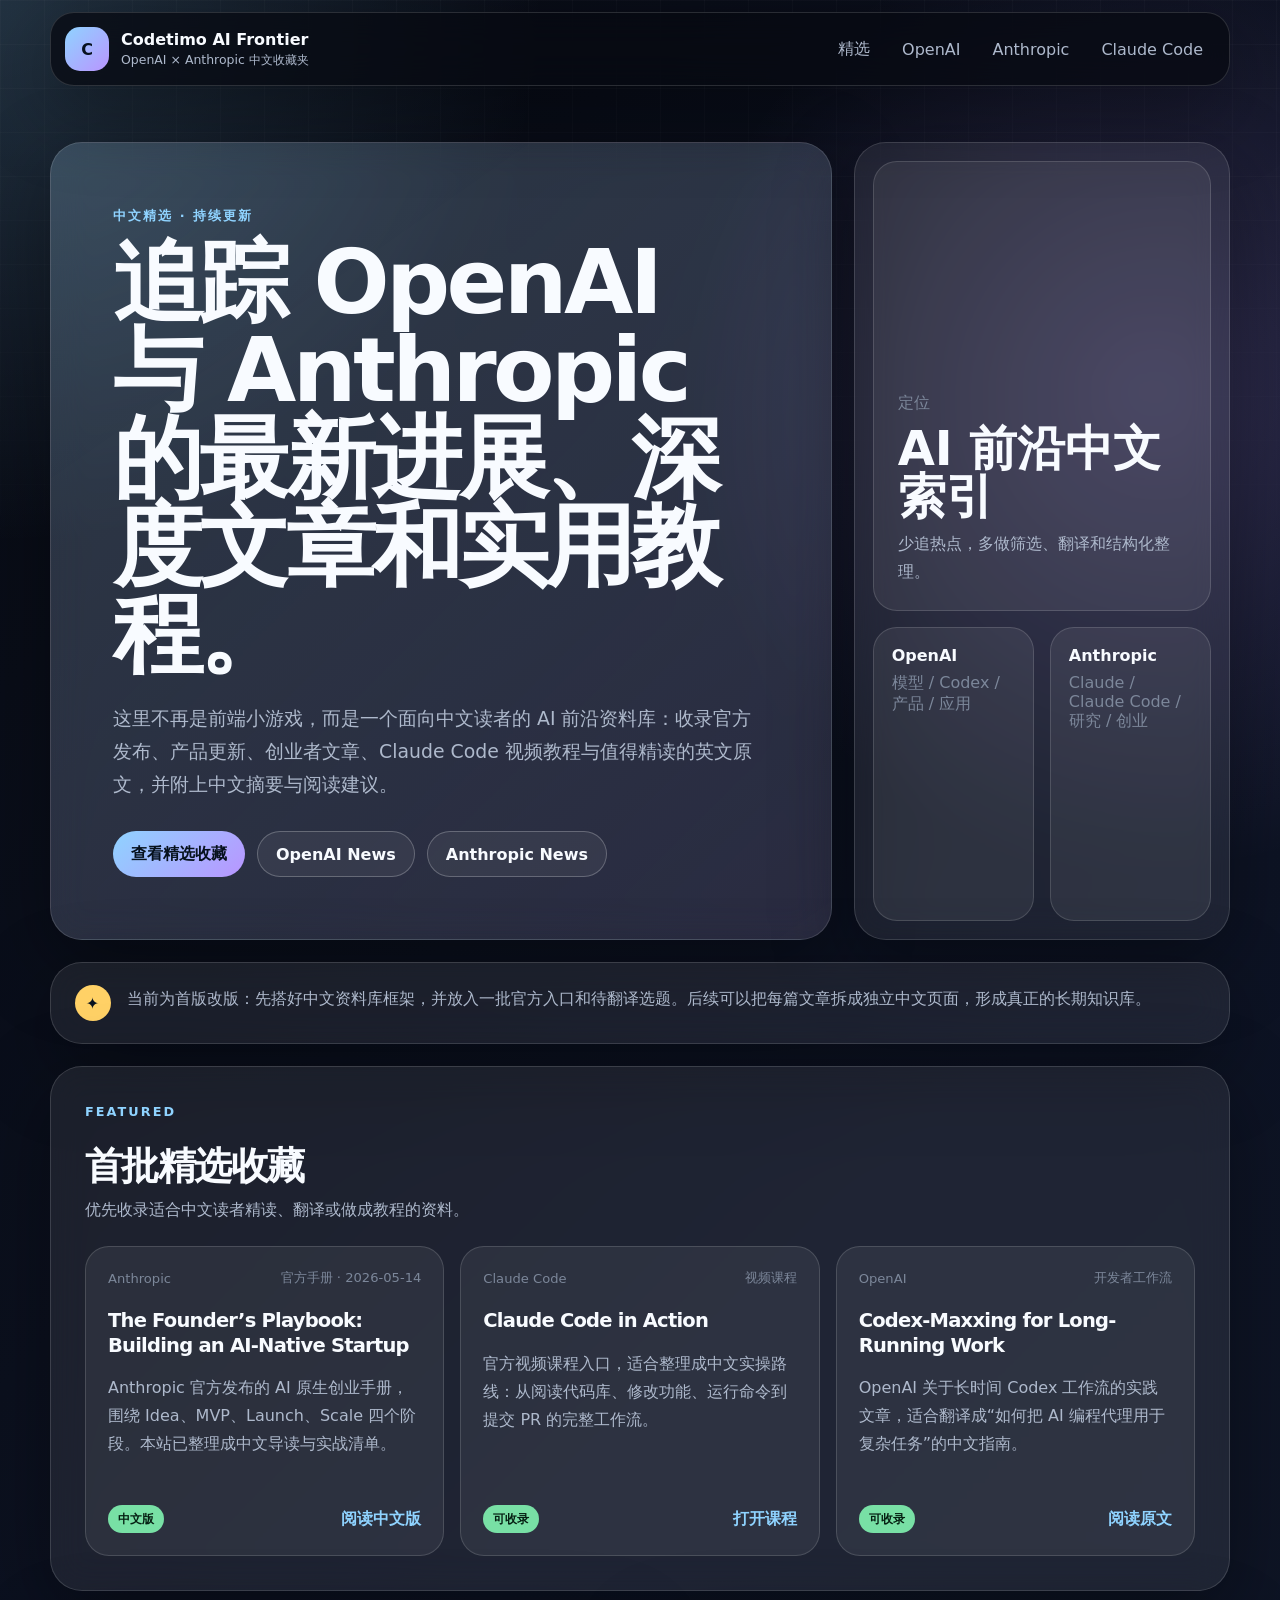
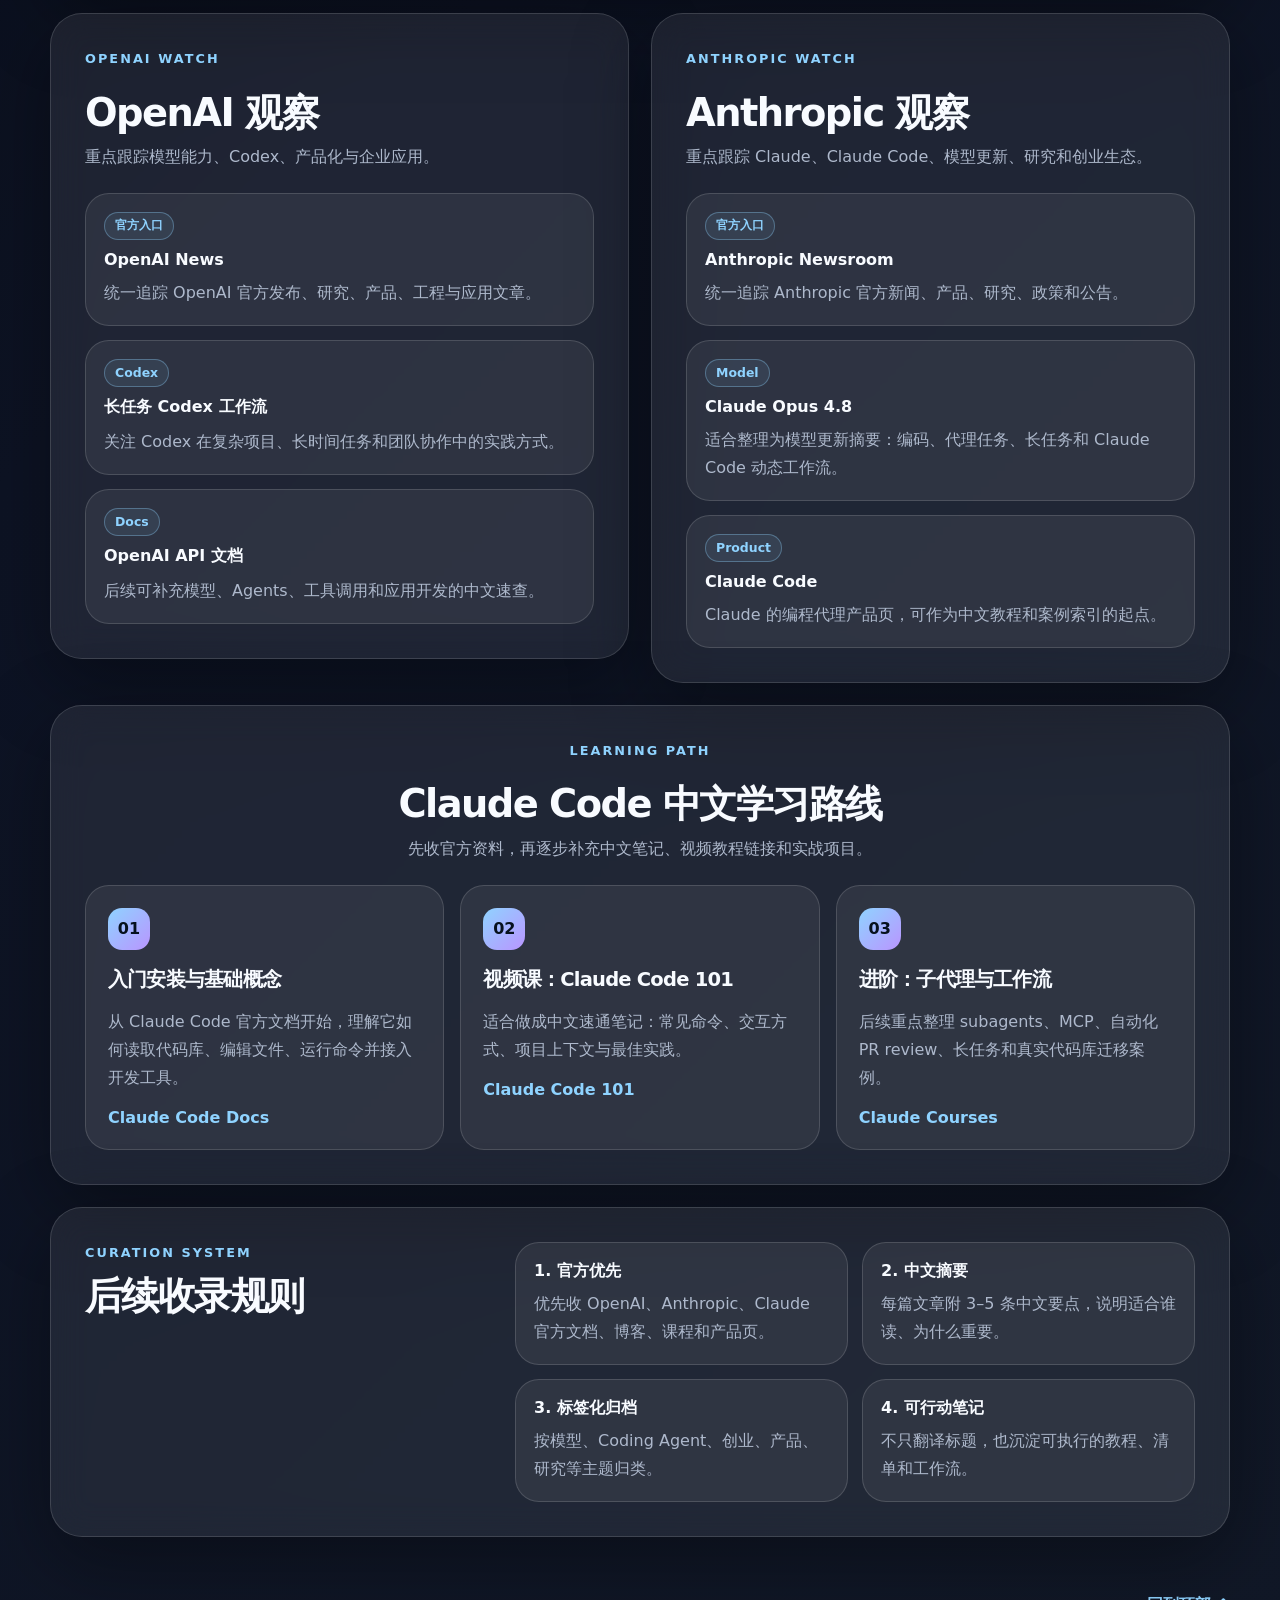
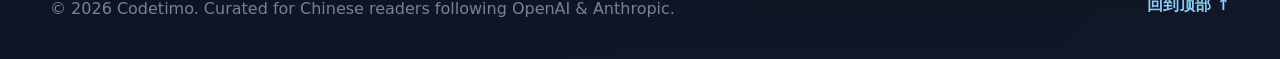
==== commit ee0dc319: "Point featured playbook to Chinese page" ====
--- a/index.html
+++ b/index.html
@@ -80,11 +80,11 @@
           </div>
           <h3>The Founder’s Playbook: Building an AI-Native Startup</h3>
           <p>
-            Anthropic 官方发布的 AI 原生创业手册，围绕 Idea、MVP、Launch、Scale 四个阶段，整理问题验证、MVP 架构、PMF 判断、发布工作流与 Claude 工具矩阵。
+            Anthropic 官方发布的 AI 原生创业手册，围绕 Idea、MVP、Launch、Scale 四个阶段。本站已整理成中文导读与实战清单。
           </p>
           <div class="card-footer">
-            <span class="status status-ready">官方发布</span>
-            <a href="https://claude.com/blog/the-founders-playbook" target="_blank" rel="noreferrer">打开官方页面</a>
+            <span class="status status-ready">中文版</span>
+            <a href="./articles/founders-playbook-ai-native-startup.html">阅读中文版</a>
           </div>
         </article>
 
